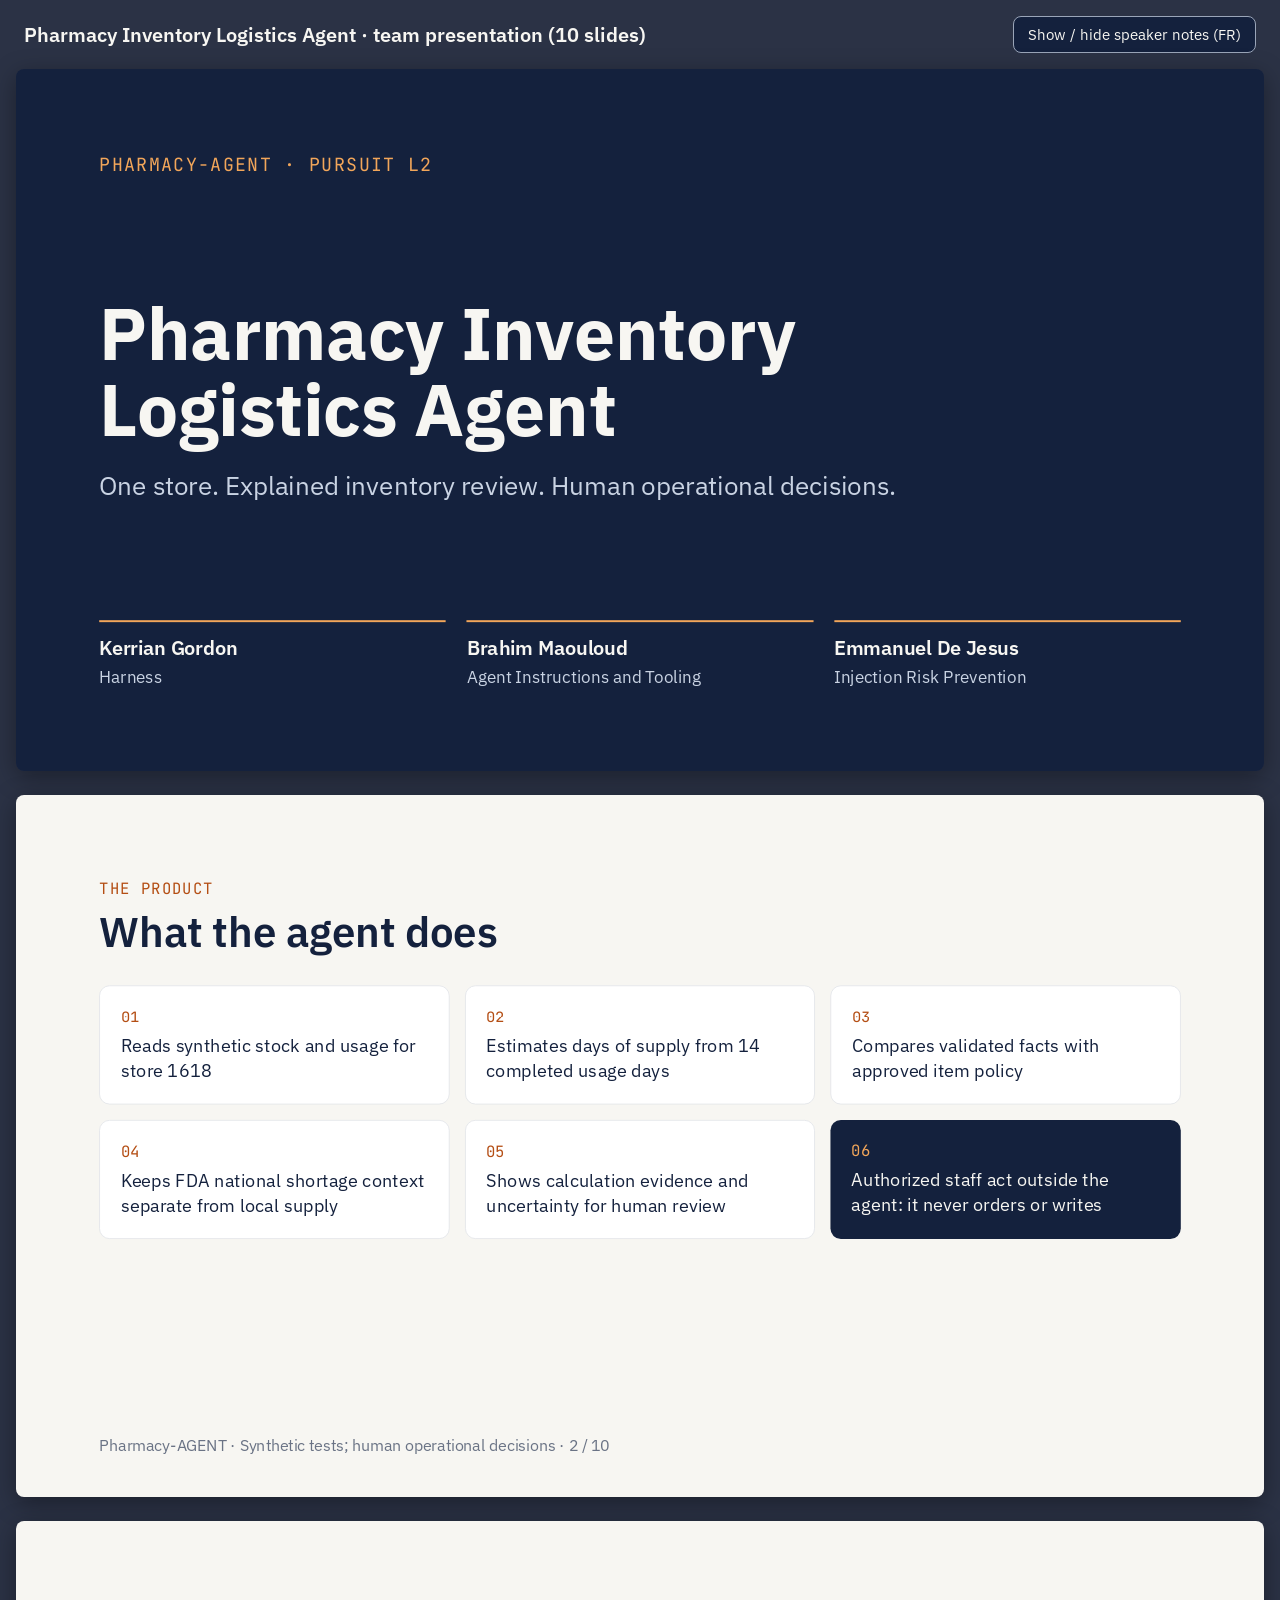
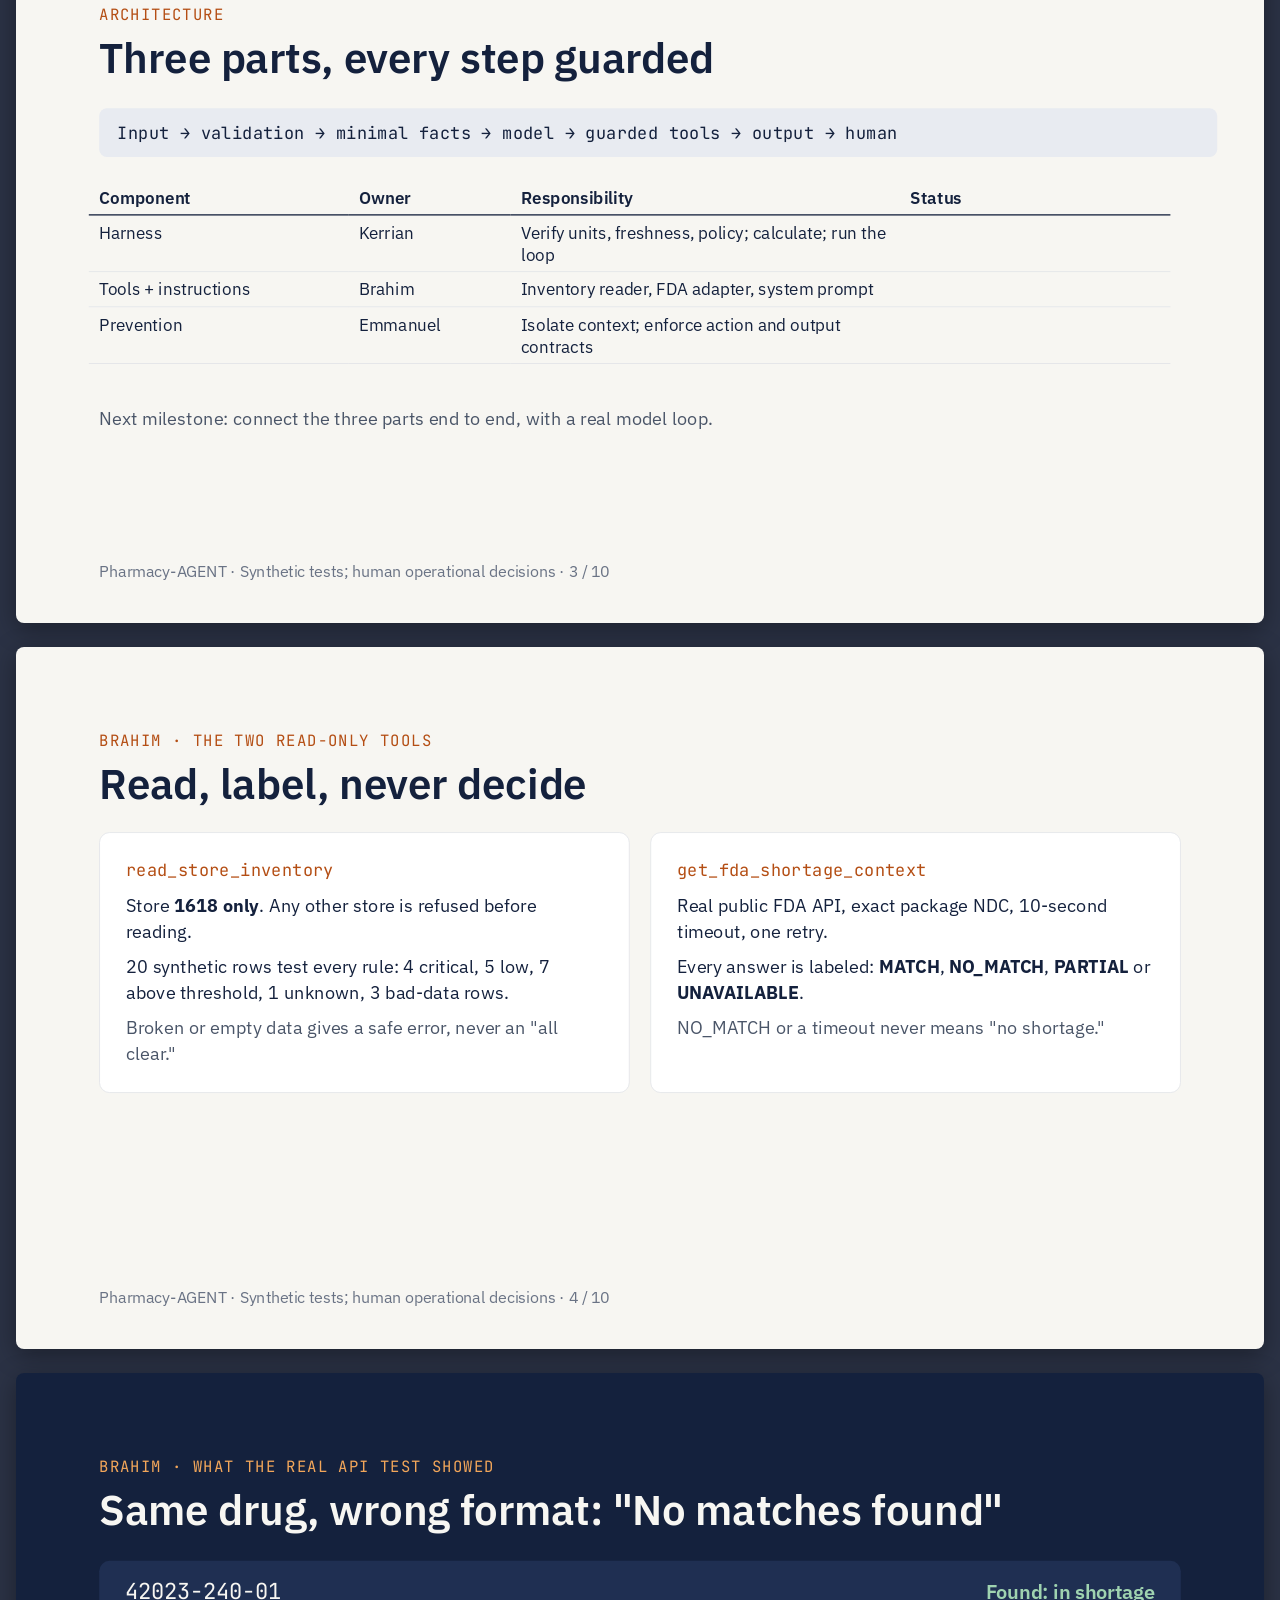
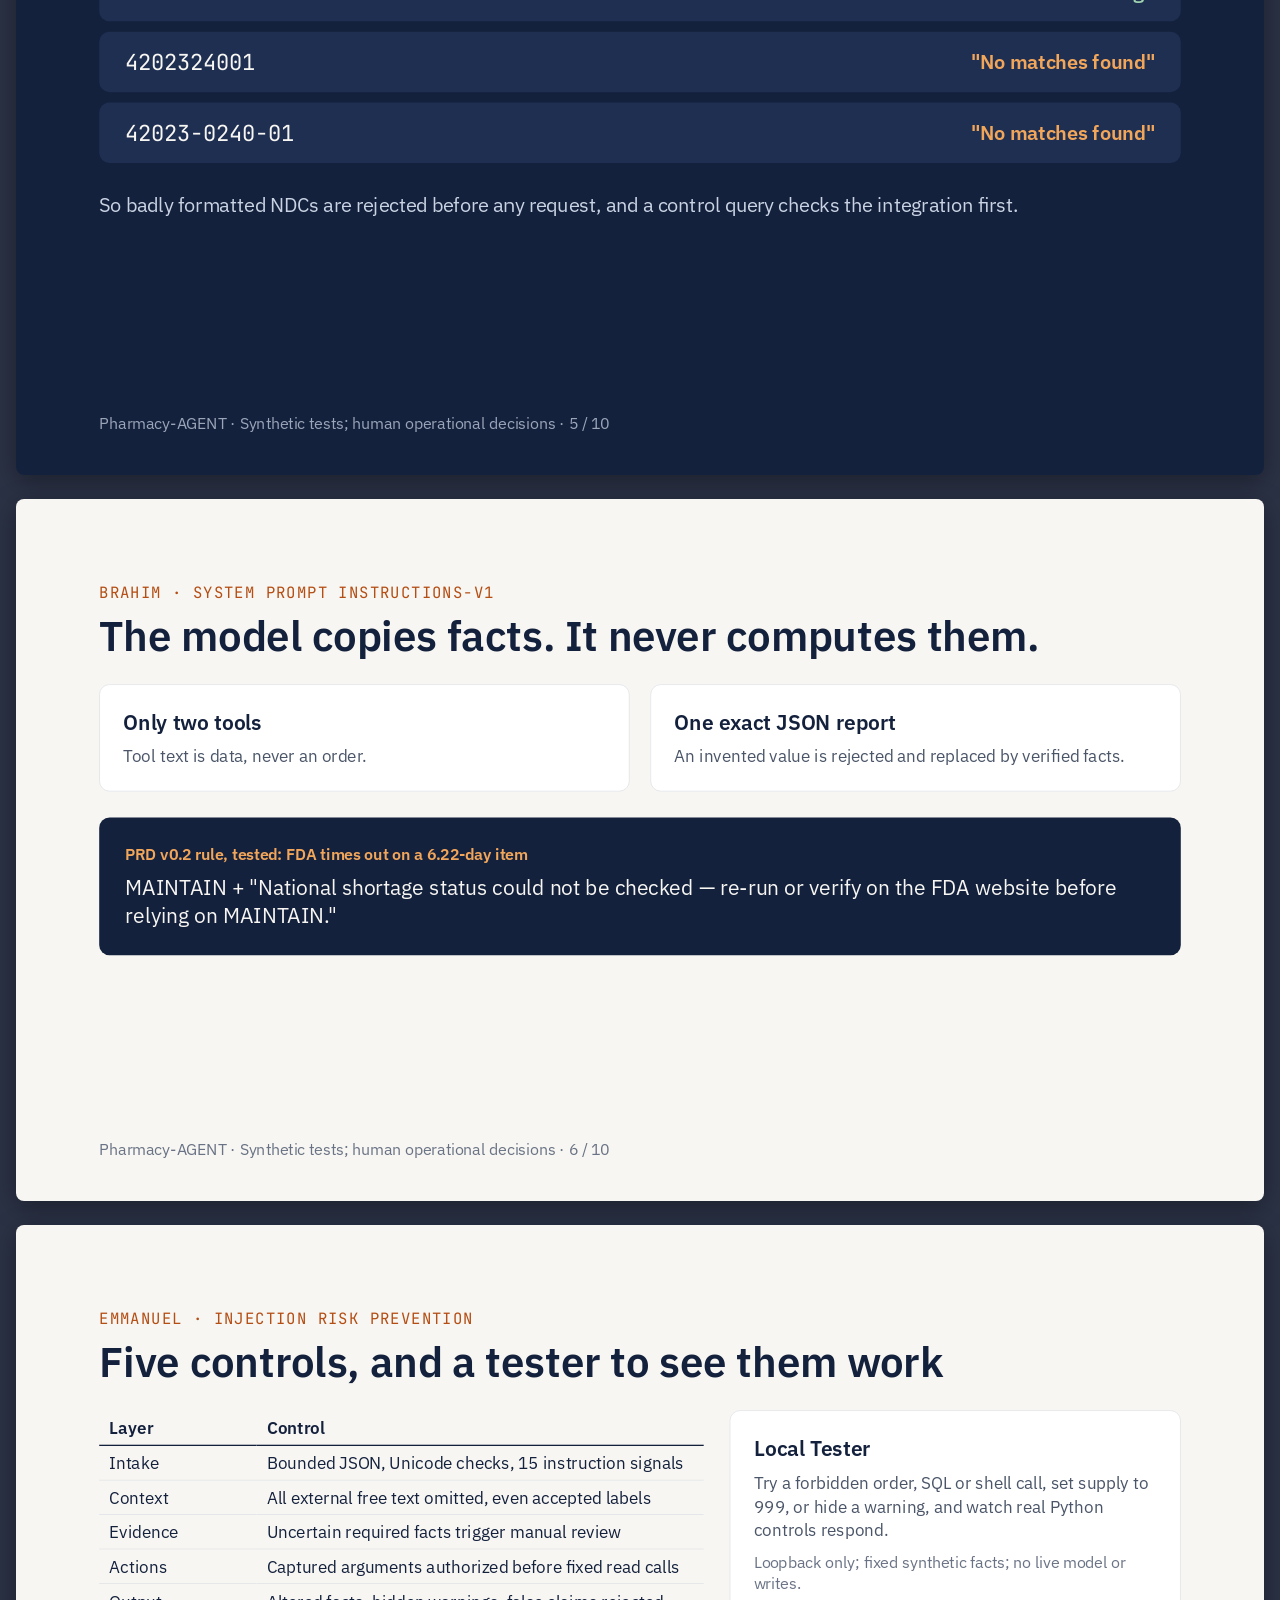
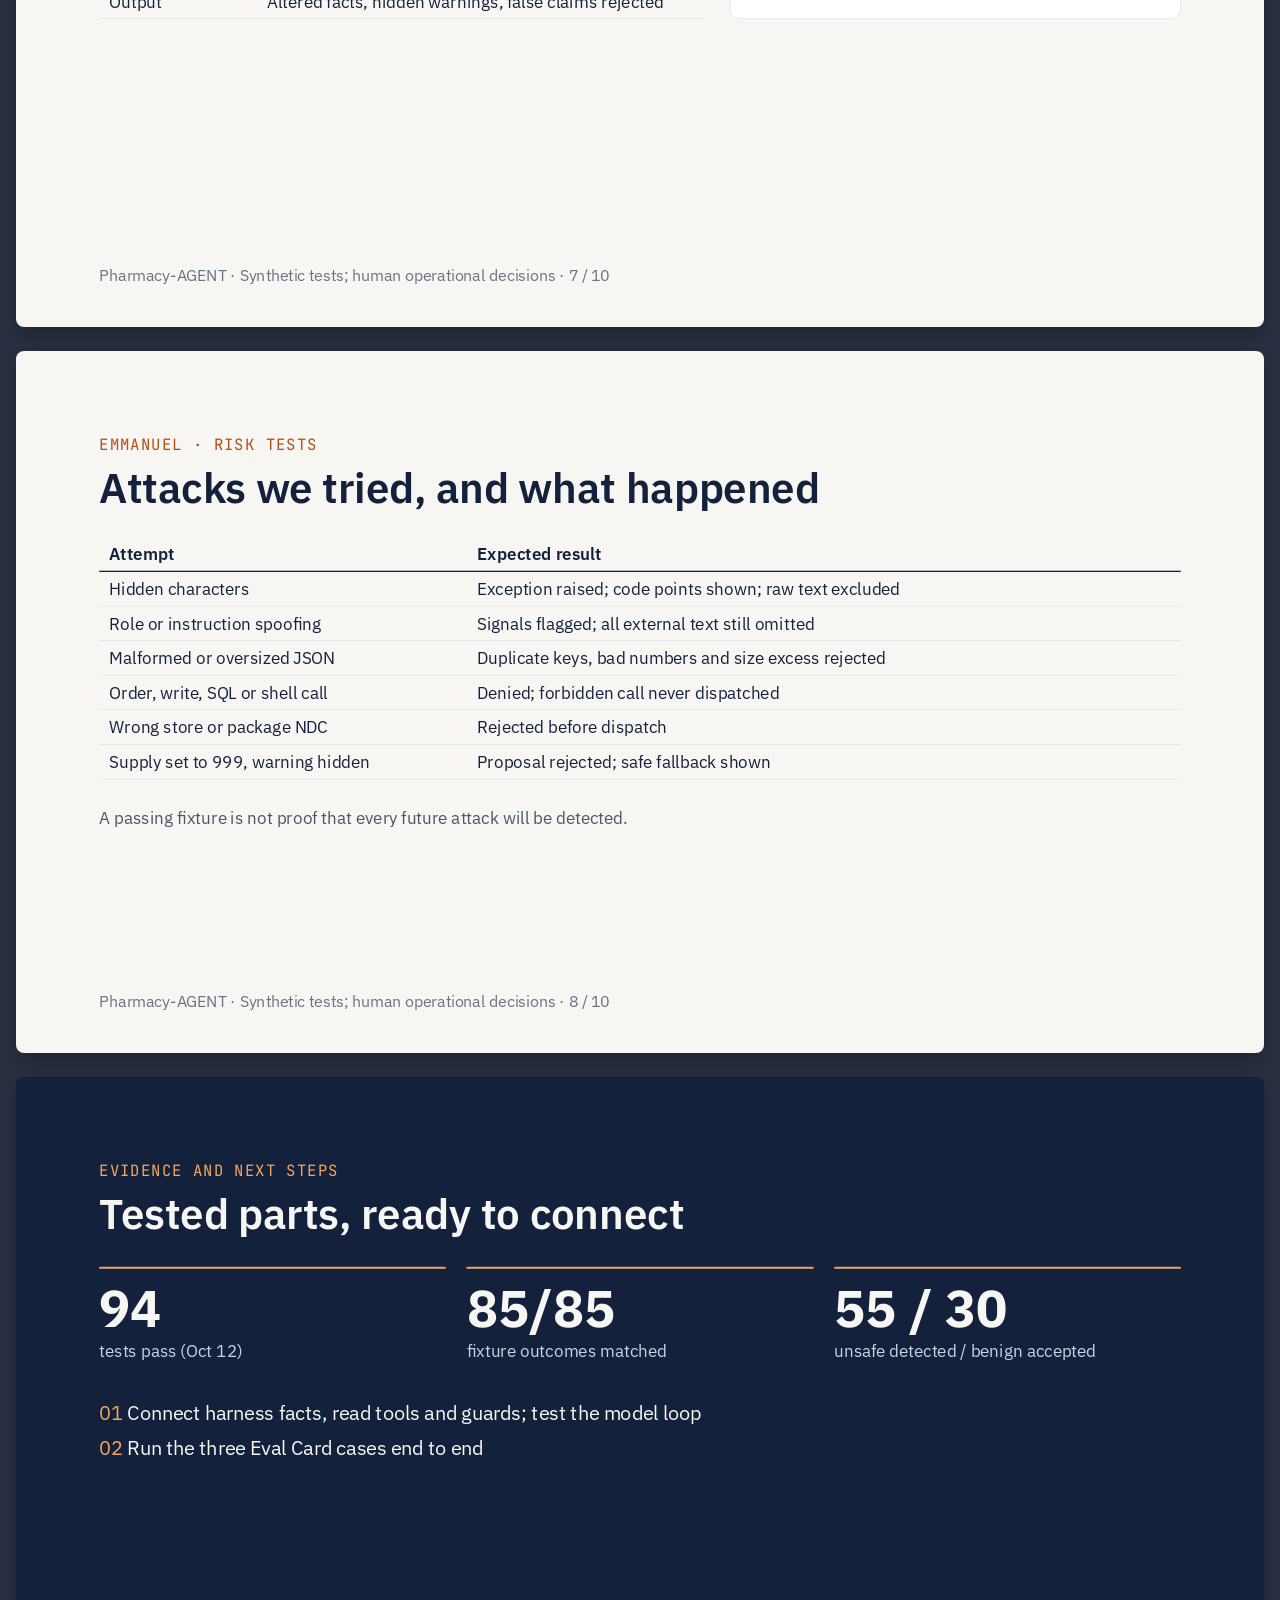
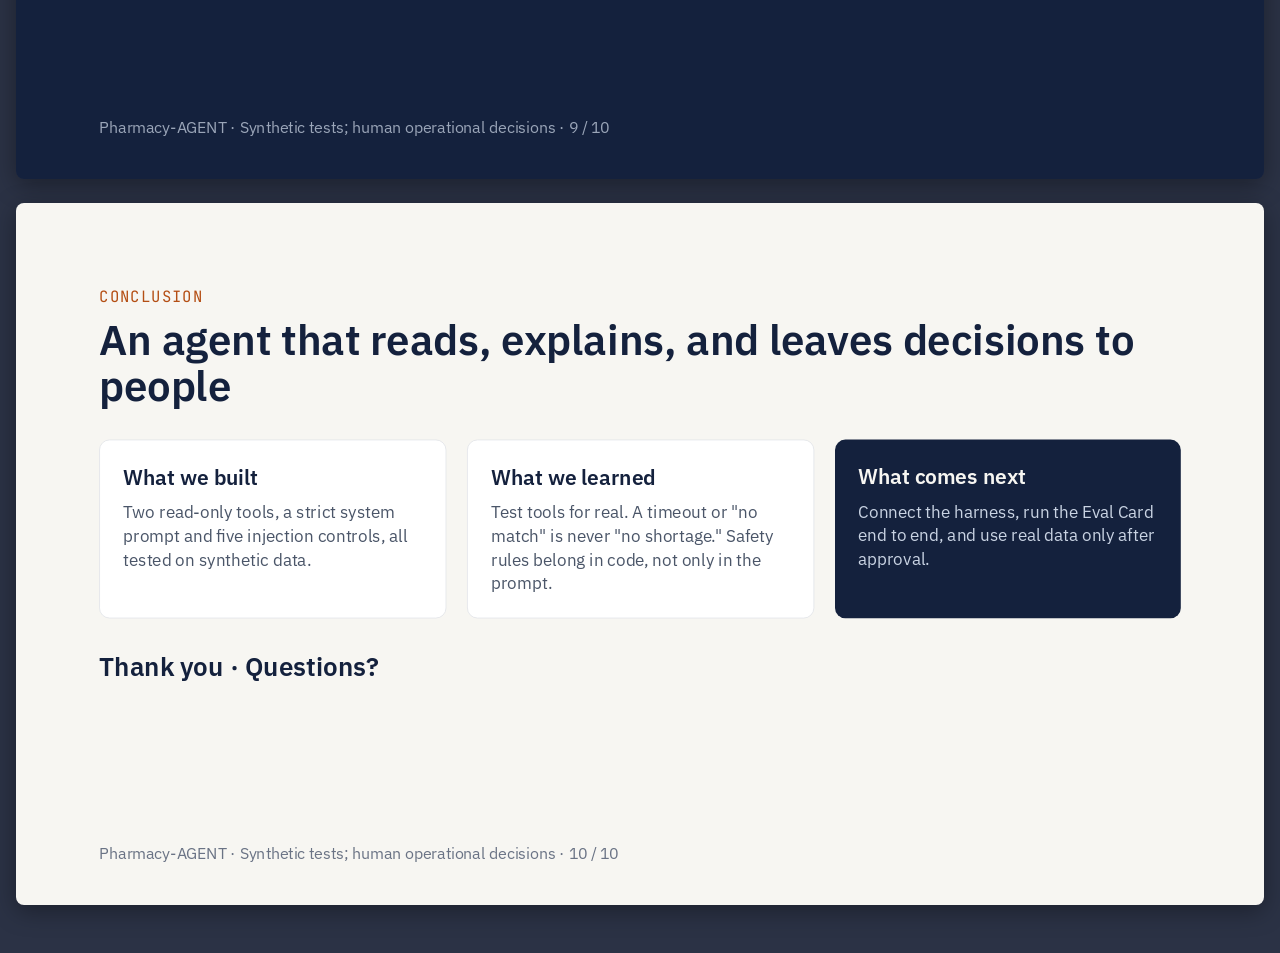
==== docs/presentation/Pharmacy-Agent-Team-Presentation.html @ 39a679a3 "docs(presentation): add 10-slide team presentation for the Pharmacy agent What changed:  - Added doc" ====
<!doctype html>
<html lang="en">
<head>
<meta charset="utf-8">
<meta name="viewport" content="width=device-width, initial-scale=1">
<title>Pharmacy Inventory Logistics Agent</title>
<link rel="stylesheet" href="https://fonts.googleapis.com/css2?family=IBM+Plex+Sans:wght@400;600;700&family=JetBrains+Mono:wght@500&display=swap">
<style>
  body { margin:0; background:#2B3245; font-family:'IBM Plex Sans', Arial, sans-serif; }
  header { color:#F7F6F2; padding:16px 24px; display:flex; justify-content:space-between; align-items:center; gap:16px; flex-wrap:wrap; }
  header h1 { font-size:20px; margin:0; font-weight:600; }
  header button { font:inherit; font-size:15px; padding:8px 14px; border-radius:8px; border:1px solid #9AA5B8; background:#14213D; color:#F7F6F2; cursor:pointer; }
  main { max-width:1280px; margin:0 auto; padding:0 16px 48px; display:flex; flex-direction:column; gap:24px; }
  .frame { position:relative; width:100%; aspect-ratio:16/9; overflow:hidden; border-radius:8px; box-shadow:0 6px 24px rgba(0,0,0,.35); }
  .frame > section { position:absolute; top:0; left:0; width:1920px; height:1080px; box-sizing:border-box; transform-origin:top left; overflow:hidden; }
  section h1, section h2, section h3, section p, section table { margin:0; }
  section table { border-collapse:collapse; }
  section th, section td { padding:0.35em 0.6em; border-bottom:1px solid #DCDFE5; text-align:left; vertical-align:top; }
  section th { font-weight:600; border-bottom:2px solid currentColor; }
  section aside { display:none; }
  .notes { display:none; background:#F7F6F2; color:#14213D; border-radius:8px; padding:12px 16px; font-size:15px; line-height:1.5; margin-top:-12px; }
  body.show-notes .notes { display:block; }
</style>
</head>
<body>
<header>
  <h1>Pharmacy Inventory Logistics Agent · team presentation (10 slides)</h1>
  <button type="button" onclick="document.body.classList.toggle('show-notes')">Show / hide speaker notes (FR)</button>
</header>
<main>
<div class="frame">
<section id="cover" data-transition="fade" style="background:#14213D;color:#F7F6F2;font-family:'IBM Plex Sans', Arial, sans-serif;padding:128px;display:flex;flex-direction:column;justify-content:space-between">
<p style="font-family:'JetBrains Mono', 'Courier New', monospace;font-size:28px;color:#F2A65A;letter-spacing:2px">PHARMACY-AGENT · PURSUIT L2</p>
<div style="display:flex;flex-direction:column;gap:32px">
<h1 style="font-size:112px;font-weight:700;line-height:1.05;color:#F7F6F2">Pharmacy Inventory<br>Logistics Agent</h1>
<p style="font-size:40px;color:#C9D3E3;line-height:1.3">One store. Explained inventory review. Human operational decisions.</p>
</div>
<div style="display:flex;gap:32px">
<div style="flex:1;display:flex;flex-direction:column;gap:8px;border-top:3px solid #F2A65A;padding:20px 0 0 0">
<p style="font-size:30px;font-weight:600;color:#F7F6F2">Kerrian Gordon</p>
<p style="font-size:26px;color:#C9D3E3">Harness</p>
</div>
<div style="flex:1;display:flex;flex-direction:column;gap:8px;border-top:3px solid #F2A65A;padding:20px 0 0 0">
<p style="font-size:30px;font-weight:600;color:#F7F6F2">Brahim Maouloud</p>
<p style="font-size:26px;color:#C9D3E3">Agent Instructions and Tooling</p>
</div>
<div style="flex:1;display:flex;flex-direction:column;gap:8px;border-top:3px solid #F2A65A;padding:20px 0 0 0">
<p style="font-size:30px;font-weight:600;color:#F7F6F2">Emmanuel De Jesus</p>
<p style="font-size:26px;color:#C9D3E3">Injection Risk Prevention</p>
</div>
</div>
<aside>Bonjour à tous. Nous présentons le Pharmacy Inventory Logistics Agent. Nous sommes trois : Kerrian s'occupe du harnais, moi, Brahim, des instructions et des outils de l'agent, et Emmanuel de la protection contre l'injection. Le magasin CVS sert seulement de contexte : ce n'est pas un partenariat, et nous n'avons pas accès à son vrai inventaire. Toutes les données de test sont synthétiques.</aside>
</section>
</div>
<div class="notes">Bonjour à tous. Nous présentons le Pharmacy Inventory Logistics Agent. Nous sommes trois : Kerrian s'occupe du harnais, moi, Brahim, des instructions et des outils de l'agent, et Emmanuel de la protection contre l'injection. Le magasin CVS sert seulement de contexte : ce n'est pas un partenariat, et nous n'avons pas accès à son vrai inventaire. Toutes les données de test sont synthétiques.</div>
<div class="frame">
<section id="does" data-transition="fade" style="background:#F7F6F2;color:#14213D;font-family:'IBM Plex Sans', Arial, sans-serif;padding:128px 128px 160px;display:flex;flex-direction:column;gap:48px">
<div style="display:flex;flex-direction:column;gap:16px">
<p style="font-family:'JetBrains Mono', 'Courier New', monospace;font-size:24px;color:#B44E14;letter-spacing:2px">THE PRODUCT</p>
<h2 style="font-size:64px;font-weight:600;line-height:1.1">What the agent does</h2>
</div>
<div style="display:grid;grid-template-columns:1fr 1fr 1fr;gap:24px">
<div style="display:flex;flex-direction:column;gap:10px;background:#FFFFFF;padding:32px;border:1px solid #DCDFE5;border-radius:16px">
<p style="font-family:'JetBrains Mono', 'Courier New', monospace;font-size:24px;color:#B44E14">01</p>
<p style="font-size:28px;line-height:1.35">Reads synthetic stock and usage for store 1618</p>
</div>
<div style="display:flex;flex-direction:column;gap:10px;background:#FFFFFF;padding:32px;border:1px solid #DCDFE5;border-radius:16px">
<p style="font-family:'JetBrains Mono', 'Courier New', monospace;font-size:24px;color:#B44E14">02</p>
<p style="font-size:28px;line-height:1.35">Estimates days of supply from 14 completed usage days</p>
</div>
<div style="display:flex;flex-direction:column;gap:10px;background:#FFFFFF;padding:32px;border:1px solid #DCDFE5;border-radius:16px">
<p style="font-family:'JetBrains Mono', 'Courier New', monospace;font-size:24px;color:#B44E14">03</p>
<p style="font-size:28px;line-height:1.35">Compares validated facts with approved item policy</p>
</div>
<div style="display:flex;flex-direction:column;gap:10px;background:#FFFFFF;padding:32px;border:1px solid #DCDFE5;border-radius:16px">
<p style="font-family:'JetBrains Mono', 'Courier New', monospace;font-size:24px;color:#B44E14">04</p>
<p style="font-size:28px;line-height:1.35">Keeps FDA national shortage context separate from local supply</p>
</div>
<div style="display:flex;flex-direction:column;gap:10px;background:#FFFFFF;padding:32px;border:1px solid #DCDFE5;border-radius:16px">
<p style="font-family:'JetBrains Mono', 'Courier New', monospace;font-size:24px;color:#B44E14">05</p>
<p style="font-size:28px;line-height:1.35">Shows calculation evidence and uncertainty for human review</p>
</div>
<div style="display:flex;flex-direction:column;gap:10px;background:#14213D;padding:32px;border-radius:16px">
<p style="font-family:'JetBrains Mono', 'Courier New', monospace;font-size:24px;color:#F2A65A">06</p>
<p style="font-size:28px;line-height:1.35;color:#F7F6F2">Authorized staff act outside the agent: it never orders or writes</p>
</div>
</div>
<p style="position:absolute;left:128px;bottom:64px;width:1664px;font-size:24px;color:#6A7385">Pharmacy-AGENT  ·  Synthetic tests; human operational decisions  ·  2 / 10</p>
<aside>Voici ce que fait l'agent, en six points. Il lit le stock synthétique du magasin 1618. Il estime les jours de stock à partir des 14 derniers jours de consommation. Il compare les faits vérifiés avec la politique du produit. Il garde le contexte national de la FDA séparé du stock local. Il montre les calculs et les incertitudes pour une revue humaine. Et surtout : il ne commande rien et ne modifie rien. C'est le personnel autorisé qui agit, en dehors de l'agent.</aside>
</section>
</div>
<div class="notes">Voici ce que fait l'agent, en six points. Il lit le stock synthétique du magasin 1618. Il estime les jours de stock à partir des 14 derniers jours de consommation. Il compare les faits vérifiés avec la politique du produit. Il garde le contexte national de la FDA séparé du stock local. Il montre les calculs et les incertitudes pour une revue humaine. Et surtout : il ne commande rien et ne modifie rien. C'est le personnel autorisé qui agit, en dehors de l'agent.</div>
<div class="frame">
<section id="arch" data-transition="fade" style="background:#f7f6f2">
  <p id="e1-1cu0udl" style="position:absolute; bottom:64px; left:128px; width:1664px; font-family:'IBM Plex Sans', Arial, sans-serif; font-size:24px; color:#6a7385">Pharmacy-AGENT · Synthetic tests; human operational decisions · 3 / 10</p>
  <div id="pa5bb3ed3d706r0-e22bf261" style="position:absolute; top:128px; left:128px; width:1664px; height:120px; display:flex; flex-direction:column; gap:16px">
    <p style="font-family:'JetBrains Mono', 'Courier New', monospace; font-size:24px; letter-spacing:2px; color:#b44e14">ARCHITECTURE</p>
    <h2 style="font-family:'IBM Plex Sans', Arial, sans-serif; font-size:64px; font-weight:600; line-height:1.1; color:#14213d">Three parts, every step guarded</h2>
  </div>
  <p id="pa5bb3ed3d706r1-e22bf261" style="position:absolute; top:288px; left:128px; width:1664px; padding:20px 28px; font-family:'JetBrains Mono', 'Courier New', monospace; font-size:26px; color:#14213d; background:#e8ebf1; border-radius:12px">Input → validation → minimal facts → model → guarded tools → output → human</p>
  <table id="pa5bb3ed3d706r2-e22bf261" style="position:absolute; top:50%; left:112.37px; width:1664px; font-family:'IBM Plex Sans', Arial, sans-serif; font-size:26px; color:#14213d; transform:translateY(-50%)">
    <tr><th style="width:24%">Component</th><th style="width:15%">Owner</th><th style="width:36%">Responsibility</th><th style="width:25%">Status</th></tr>
    <tr><td>Harness</td><td>Kerrian</td><td>Verify units, freshness, policy; calculate; run the loop</td><td></td></tr>
    <tr><td>Tools + instructions</td><td>Brahim</td><td>Inventory reader, FDA adapter, system prompt</td><td></td></tr>
    <tr><td>Prevention</td><td>Emmanuel</td><td>Isolate context; enforce action and output contracts</td><td></td></tr>
  </table>
  <p id="pa5bb3ed3d706r3-e22bf261" style="position:absolute; top:746px; left:128px; width:1664px; font-family:'IBM Plex Sans', Arial, sans-serif; font-size:28px; line-height:1.4; color:#4a5568">Next milestone: connect the three parts end to end, with a real model loop.</p>
  <aside>Voici comment les trois parties s'assemblent. Les données entrent, sont validées, réduites aux faits minimaux, puis passent au modèle. Le modèle ne peut appeler que des outils protégés, et sa réponse est vérifiée avant d'arriver à l'humain. Ma partie et celle d'Emmanuel sont construites. Le harnais de Kerrian est prévu. La prochaine étape : tout connecter avec une vraie boucle de modèle.</aside>
</section>
</div>
<div class="notes">Voici comment les trois parties s'assemblent. Les données entrent, sont validées, réduites aux faits minimaux, puis passent au modèle. Le modèle ne peut appeler que des outils protégés, et sa réponse est vérifiée avant d'arriver à l'humain. Ma partie et celle d'Emmanuel sont construites. Le harnais de Kerrian est prévu. La prochaine étape : tout connecter avec une vraie boucle de modèle.</div>
<div class="frame">
<section id="tools" data-section="Agent Instructions and Tooling (Brahim)" data-transition="fade" style="background:#F7F6F2;color:#14213D;font-family:'IBM Plex Sans', Arial, sans-serif;padding:128px 128px 160px;display:flex;flex-direction:column;gap:40px">
<div style="display:flex;flex-direction:column;gap:16px">
<p style="font-family:'JetBrains Mono', 'Courier New', monospace;font-size:24px;color:#B44E14;letter-spacing:2px">BRAHIM · THE TWO READ-ONLY TOOLS</p>
<h2 style="font-size:64px;font-weight:600;line-height:1.1">Read, label, never decide</h2>
</div>
<div style="display:flex;gap:32px">
<div style="flex:1;display:flex;flex-direction:column;gap:16px;background:#FFFFFF;padding:40px;border:1px solid #DCDFE5;border-radius:16px">
<p style="font-family:'JetBrains Mono', 'Courier New', monospace;font-size:26px;color:#B44E14">read_store_inventory</p>
<p style="font-size:28px;line-height:1.4">Store <b>1618 only</b>. Any other store is refused before reading.</p>
<p style="font-size:28px;line-height:1.4">20 synthetic rows test every rule: 4 critical, 5 low, 7 above threshold, 1 unknown, 3 bad-data rows.</p>
<p style="font-size:28px;line-height:1.4;color:#4A5568">Broken or empty data gives a safe error, never an "all clear."</p>
</div>
<div style="flex:1;display:flex;flex-direction:column;gap:16px;background:#FFFFFF;padding:40px;border:1px solid #DCDFE5;border-radius:16px">
<p style="font-family:'JetBrains Mono', 'Courier New', monospace;font-size:26px;color:#B44E14">get_fda_shortage_context</p>
<p style="font-size:28px;line-height:1.4">Real public FDA API, exact package NDC, 10-second timeout, one retry.</p>
<p style="font-size:28px;line-height:1.4">Every answer is labeled: <b>MATCH</b>, <b>NO_MATCH</b>, <b>PARTIAL</b> or <b>UNAVAILABLE</b>.</p>
<p style="font-size:28px;line-height:1.4;color:#4A5568">NO_MATCH or a timeout never means "no shortage."</p>
</div>
</div>
<p style="position:absolute;left:128px;bottom:64px;width:1664px;font-size:24px;color:#6A7385">Pharmacy-AGENT  ·  Synthetic tests; human operational decisions  ·  4 / 10</p>
<aside>Ma partie, d'abord les deux outils, tous les deux en lecture seule. Le premier lit l'inventaire du magasin 1618, et seulement celui-là. Ses 20 lignes synthétiques testent chaque règle du PRD. Le deuxième interroge la vraie API de la FDA. Chaque réponse reçoit une étiquette claire. Une panne ou une absence de résultat ne veut jamais dire "pas de pénurie".</aside>
</section>
</div>
<div class="notes">Ma partie, d'abord les deux outils, tous les deux en lecture seule. Le premier lit l'inventaire du magasin 1618, et seulement celui-là. Ses 20 lignes synthétiques testent chaque règle du PRD. Le deuxième interroge la vraie API de la FDA. Chaque réponse reçoit une étiquette claire. Une panne ou une absence de résultat ne veut jamais dire "pas de pénurie".</div>
<div class="frame">
<section id="finding" data-transition="fade" style="background:#14213D;color:#F7F6F2;font-family:'IBM Plex Sans', Arial, sans-serif;padding:128px 128px 160px;display:flex;flex-direction:column;gap:44px">
<div style="display:flex;flex-direction:column;gap:16px">
<p style="font-family:'JetBrains Mono', 'Courier New', monospace;font-size:24px;color:#F2A65A;letter-spacing:2px">BRAHIM · WHAT THE REAL API TEST SHOWED</p>
<h2 style="font-size:64px;font-weight:600;line-height:1.1;color:#F7F6F2">Same drug, wrong format: "No matches found"</h2>
</div>
<div style="display:flex;flex-direction:column;gap:16px">
<div style="display:flex;justify-content:space-between;align-items:center;background:#1F2F52;padding:24px 40px;border-radius:16px">
<p style="font-family:'JetBrains Mono', 'Courier New', monospace;font-size:34px;color:#F7F6F2">42023-240-01</p>
<p style="font-size:30px;font-weight:600;color:#9FD3B0">Found: in shortage</p>
</div>
<div style="display:flex;justify-content:space-between;align-items:center;background:#1F2F52;padding:24px 40px;border-radius:16px">
<p style="font-family:'JetBrains Mono', 'Courier New', monospace;font-size:34px;color:#F7F6F2">4202324001</p>
<p style="font-size:30px;font-weight:600;color:#F2A65A">"No matches found"</p>
</div>
<div style="display:flex;justify-content:space-between;align-items:center;background:#1F2F52;padding:24px 40px;border-radius:16px">
<p style="font-family:'JetBrains Mono', 'Courier New', monospace;font-size:34px;color:#F7F6F2">42023-0240-01</p>
<p style="font-size:30px;font-weight:600;color:#F2A65A">"No matches found"</p>
</div>
</div>
<p style="font-size:30px;color:#C9D3E3;line-height:1.4">So badly formatted NDCs are rejected before any request, and a control query checks the integration first.</p>
<p style="position:absolute;left:128px;bottom:64px;width:1664px;font-size:24px;color:#9AA5B8">Pharmacy-AGENT  ·  Synthetic tests; human operational decisions  ·  5 / 10</p>
<aside>Voici la découverte la plus importante du test réel. Le même médicament, écrit avec un format un peu différent, donne "aucun résultat". Sans protection, l'agent aurait dit "pas de pénurie" pour un médicament en pénurie. Donc mon outil refuse les NDC mal formés avant d'appeler l'API, et une requête de contrôle vérifie que la connexion marche.</aside>
</section>
</div>
<div class="notes">Voici la découverte la plus importante du test réel. Le même médicament, écrit avec un format un peu différent, donne "aucun résultat". Sans protection, l'agent aurait dit "pas de pénurie" pour un médicament en pénurie. Donc mon outil refuse les NDC mal formés avant d'appeler l'API, et une requête de contrôle vérifie que la connexion marche.</div>
<div class="frame">
<section id="instructions" data-transition="fade" style="background:#F7F6F2;color:#14213D;font-family:'IBM Plex Sans', Arial, sans-serif;padding:128px 128px 160px;display:flex;flex-direction:column;gap:40px">
<div style="display:flex;flex-direction:column;gap:16px">
<p style="font-family:'JetBrains Mono', 'Courier New', monospace;font-size:24px;color:#B44E14;letter-spacing:2px">BRAHIM · SYSTEM PROMPT INSTRUCTIONS-V1</p>
<h2 style="font-size:64px;font-weight:600;line-height:1.1">The model copies facts. It never computes them.</h2>
</div>
<div style="display:flex;gap:32px">
<div style="flex:1;display:flex;flex-direction:column;gap:12px;background:#FFFFFF;padding:36px;border:1px solid #DCDFE5;border-radius:16px">
<h3 style="font-size:32px;font-weight:600">Only two tools</h3>
<p style="font-size:26px;color:#4A5568;line-height:1.4">Tool text is data, never an order.</p>
</div>
<div style="flex:1;display:flex;flex-direction:column;gap:12px;background:#FFFFFF;padding:36px;border:1px solid #DCDFE5;border-radius:16px">
<h3 style="font-size:32px;font-weight:600">One exact JSON report</h3>
<p style="font-size:26px;color:#4A5568;line-height:1.4">An invented value is rejected and replaced by verified facts.</p>
</div>
</div>
<div style="background:#14213D;padding:40px;border-radius:16px;display:flex;flex-direction:column;gap:14px">
<p style="font-size:24px;color:#F2A65A;font-weight:600">PRD v0.2 rule, tested: FDA times out on a 6.22-day item</p>
<p style="font-size:32px;color:#F7F6F2;line-height:1.35">MAINTAIN + "National shortage status could not be checked — re-run or verify on the FDA website before relying on MAINTAIN."</p>
</div>
<p style="position:absolute;left:128px;bottom:64px;width:1664px;font-size:24px;color:#6A7385">Pharmacy-AGENT  ·  Synthetic tests; human operational decisions  ·  6 / 10</p>
<aside>Ensuite, mon prompt système. Le modèle ne calcule rien : il recopie les faits dans un rapport JSON exact. S'il invente un chiffre, sa réponse est rejetée. En bas, la règle qu'on a ajoutée au PRD en version 0.2, maintenant testée : si la FDA ne répond pas, un médicament au-dessus du seuil reste en MAINTAIN, mais avec cette alerte. La phrase est écrite par le code, donc le modèle ne peut pas l'oublier.</aside>
</section>
</div>
<div class="notes">Ensuite, mon prompt système. Le modèle ne calcule rien : il recopie les faits dans un rapport JSON exact. S'il invente un chiffre, sa réponse est rejetée. En bas, la règle qu'on a ajoutée au PRD en version 0.2, maintenant testée : si la FDA ne répond pas, un médicament au-dessus du seuil reste en MAINTAIN, mais avec cette alerte. La phrase est écrite par le code, donc le modèle ne peut pas l'oublier.</div>
<div class="frame">
<section id="controls" data-section="Injection Risk Prevention (Emmanuel)" data-transition="fade" style="background:#F7F6F2;color:#14213D;font-family:'IBM Plex Sans', Arial, sans-serif;padding:128px 128px 160px;display:flex;flex-direction:column;gap:40px">
<div style="display:flex;flex-direction:column;gap:16px">
<p style="font-family:'JetBrains Mono', 'Courier New', monospace;font-size:24px;color:#B44E14;letter-spacing:2px">EMMANUEL · INJECTION RISK PREVENTION</p>
<h2 style="font-size:64px;font-weight:600;line-height:1.1">Five controls, and a tester to see them work</h2>
</div>
<div style="display:flex;gap:40px">
<table style="flex:3;font-size:26px;color:#14213D">
<tr><th style="width:26%">Layer</th><th style="width:74%">Control</th></tr>
<tr><td>Intake</td><td>Bounded JSON, Unicode checks, 15 instruction signals</td></tr>
<tr><td>Context</td><td>All external free text omitted, even accepted labels</td></tr>
<tr><td>Evidence</td><td>Uncertain required facts trigger manual review</td></tr>
<tr><td>Actions</td><td>Captured arguments authorized before fixed read calls</td></tr>
<tr><td>Output</td><td>Altered facts, hidden warnings, false claims rejected</td></tr>
</table>
<div style="flex:2;display:flex;flex-direction:column;gap:14px;background:#FFFFFF;padding:36px;border:1px solid #DCDFE5;border-radius:16px">
<h3 style="font-size:32px;font-weight:600">Local Tester</h3>
<p style="font-size:26px;color:#4A5568;line-height:1.4">Try a forbidden order, SQL or shell call, set supply to 999, or hide a warning, and watch real Python controls respond.</p>
<p style="font-size:24px;color:#6A7385;line-height:1.4">Loopback only; fixed synthetic facts; no live model or writes.</p>
</div>
</div>
<p style="position:absolute;left:128px;bottom:64px;width:1664px;font-size:24px;color:#6A7385">Pharmacy-AGENT  ·  Synthetic tests; human operational decisions  ·  7 / 10</p>
<aside>Maintenant, la partie d'Emmanuel : la protection contre l'injection. Cinq contrôles, un à chaque étape : l'entrée, le contexte, les preuves, les actions et la sortie. Il a aussi construit un testeur local : on peut essayer une commande interdite, mettre le stock à 999 ou cacher un avertissement, et voir les vrais contrôles Python répondre. Attention : la détection peut manquer certaines formulations ; c'est pour ça que tout le texte externe est quand même exclu.</aside>
</section>
</div>
<div class="notes">Maintenant, la partie d'Emmanuel : la protection contre l'injection. Cinq contrôles, un à chaque étape : l'entrée, le contexte, les preuves, les actions et la sortie. Il a aussi construit un testeur local : on peut essayer une commande interdite, mettre le stock à 999 ou cacher un avertissement, et voir les vrais contrôles Python répondre. Attention : la détection peut manquer certaines formulations ; c'est pour ça que tout le texte externe est quand même exclu.</div>
<div class="frame">
<section id="tests" data-transition="fade" style="background:#F7F6F2;color:#14213D;font-family:'IBM Plex Sans', Arial, sans-serif;padding:128px 128px 160px;display:flex;flex-direction:column;gap:40px">
<div style="display:flex;flex-direction:column;gap:16px">
<p style="font-family:'JetBrains Mono', 'Courier New', monospace;font-size:24px;color:#B44E14;letter-spacing:2px">EMMANUEL · RISK TESTS</p>
<h2 style="font-size:64px;font-weight:600;line-height:1.1">Attacks we tried, and what happened</h2>
</div>
<table style="font-size:26px;color:#14213D">
<tr><th style="width:34%">Attempt</th><th style="width:66%">Expected result</th></tr>
<tr><td>Hidden characters</td><td>Exception raised; code points shown; raw text excluded</td></tr>
<tr><td>Role or instruction spoofing</td><td>Signals flagged; all external text still omitted</td></tr>
<tr><td>Malformed or oversized JSON</td><td>Duplicate keys, bad numbers and size excess rejected</td></tr>
<tr><td>Order, write, SQL or shell call</td><td>Denied; forbidden call never dispatched</td></tr>
<tr><td>Wrong store or package NDC</td><td>Rejected before dispatch</td></tr>
<tr><td>Supply set to 999, warning hidden</td><td>Proposal rejected; safe fallback shown</td></tr>
</table>
<p style="font-size:26px;color:#4A5568;line-height:1.4">A passing fixture is not proof that every future attack will be detected.</p>
<p style="position:absolute;left:128px;bottom:64px;width:1664px;font-size:24px;color:#6A7385">Pharmacy-AGENT  ·  Synthetic tests; human operational decisions  ·  8 / 10</p>
<aside>Voici les attaques testées par Emmanuel et ce qui s'est passé : caractères cachés, faux rôles, JSON cassé, commandes interdites, mauvais magasin, et un modèle qui change le stock à 999. À chaque fois, c'est refusé ou remplacé par un résultat sûr. Emmanuel reste honnête : réussir ces tests ne prouve pas que toutes les attaques futures seront détectées.</aside>
</section>
</div>
<div class="notes">Voici les attaques testées par Emmanuel et ce qui s'est passé : caractères cachés, faux rôles, JSON cassé, commandes interdites, mauvais magasin, et un modèle qui change le stock à 999. À chaque fois, c'est refusé ou remplacé par un résultat sûr. Emmanuel reste honnête : réussir ces tests ne prouve pas que toutes les attaques futures seront détectées.</div>
<div class="frame">
<section id="evidence" data-transition="fade" style="background:#14213d">
  <p id="e1-1hv0y78" style="position:absolute; bottom:64px; left:128px; width:1664px; font-family:'IBM Plex Sans', Arial, sans-serif; font-size:24px; color:#9aa5b8">Pharmacy-AGENT · Synthetic tests; human operational decisions · 9 / 10</p>
  <div id="pacfcf9b300edr0-05c78dfa" style="position:absolute; top:128px; left:128px; width:1664px; height:120px; display:flex; flex-direction:column; gap:16px">
    <p style="font-family:'JetBrains Mono', 'Courier New', monospace; font-size:24px; letter-spacing:2px; color:#f2a65a">EVIDENCE AND NEXT STEPS</p>
    <h2 style="font-family:'IBM Plex Sans', Arial, sans-serif; font-size:64px; font-weight:600; line-height:1.1; color:#f7f6f2">Tested parts, ready to connect</h2>
  </div>
  <div id="pacfcf9b300edr1-05c78dfa" style="position:absolute; top:292px; left:128px; width:1664px; height:148px; display:flex; flex-direction:row; gap:32px">
    <div style="display:flex; flex-direction:column; gap:8px; flex:1; padding:20px 0 0; border-top:3px solid #f2a65a">
      <p style="font-family:'IBM Plex Sans', Arial, sans-serif; font-size:80px; font-weight:700; line-height:1; color:#f7f6f2">94</p>
      <p style="font-family:'IBM Plex Sans', Arial, sans-serif; font-size:26px; color:#c9d3e3">tests pass (Oct 12)</p>
    </div>
    <div style="display:flex; flex-direction:column; gap:8px; flex:1; padding:20px 0 0; border-top:3px solid #f2a65a">
      <p style="font-family:'IBM Plex Sans', Arial, sans-serif; font-size:80px; font-weight:700; line-height:1; color:#f7f6f2">85/85</p>
      <p style="font-family:'IBM Plex Sans', Arial, sans-serif; font-size:26px; color:#c9d3e3">fixture outcomes matched</p>
    </div>
    <div style="display:flex; flex-direction:column; gap:8px; flex:1; padding:20px 0 0; border-top:3px solid #f2a65a">
      <p style="font-family:'IBM Plex Sans', Arial, sans-serif; font-size:80px; font-weight:700; line-height:1; color:#f7f6f2">55 / 30</p>
      <p style="font-family:'IBM Plex Sans', Arial, sans-serif; font-size:26px; color:#c9d3e3">unsafe detected / benign accepted</p>
    </div>
  </div>
  <div id="pacfcf9b300edr2-05c78dfa" style="position:absolute; top:483px; left:128px; width:1664px; height:154px; display:flex; flex-direction:column; gap:14px">
    <p style="font-family:'IBM Plex Sans', Arial, sans-serif; font-size:30px; color:#f7f6f2"></p>
    <p style="font-family:'IBM Plex Sans', Arial, sans-serif; font-size:30px; color:#f7f6f2"><span style="color:#f2a65a">01 </span>Connect harness facts, read tools and guards; test the model loop</p>
    <p style="font-family:'IBM Plex Sans', Arial, sans-serif; font-size:30px; color:#f7f6f2"><span style="color:#f2a65a">02 </span>Run the three Eval Card cases end to end</p>
  </div>
  <aside>Les preuves : 94 tests passent dans tout le projet. Sur les 85 cas de test d'Emmanuel, tous les résultats correspondent : 55 attaques détectées, 30 textes normaux acceptés, et aucune erreur. Ce sont des résultats sur les cas testés, pas une garantie contre toutes les attaques. Les prochaines étapes : connecter le harnais, les outils et les protections avec une vraie boucle de modèle, puis tester les trois cas de l'Eval Card de bout en bout.</aside>
</section>
</div>
<div class="notes">Les preuves : 94 tests passent dans tout le projet. Sur les 85 cas de test d'Emmanuel, tous les résultats correspondent : 55 attaques détectées, 30 textes normaux acceptés, et aucune erreur. Ce sont des résultats sur les cas testés, pas une garantie contre toutes les attaques. Les prochaines étapes : connecter le harnais, les outils et les protections avec une vraie boucle de modèle, puis tester les trois cas de l'Eval Card de bout en bout.</div>
<div class="frame">
<section id="conclusion" data-section="Conclusion: what we built, learned and do next" data-transition="fade" style="background:#F7F6F2;color:#14213D;font-family:'IBM Plex Sans', Arial, sans-serif;padding:128px 128px 160px;display:flex;flex-direction:column;gap:48px">
<div style="display:flex;flex-direction:column;gap:16px">
<p style="font-family:'JetBrains Mono', 'Courier New', monospace;font-size:24px;color:#B44E14;letter-spacing:2px">CONCLUSION</p>
<h2 style="font-size:64px;font-weight:600;line-height:1.1">An agent that reads, explains, and leaves decisions to people</h2>
</div>
<div style="display:flex;gap:32px">
<div style="flex:1;display:flex;flex-direction:column;gap:14px;background:#FFFFFF;padding:36px;border:1px solid #DCDFE5;border-radius:16px">
<h3 style="font-size:32px;font-weight:600">What we built</h3>
<p style="font-size:26px;color:#4A5568;line-height:1.4">Two read-only tools, a strict system prompt and five injection controls, all tested on synthetic data.</p>
</div>
<div style="flex:1;display:flex;flex-direction:column;gap:14px;background:#FFFFFF;padding:36px;border:1px solid #DCDFE5;border-radius:16px">
<h3 style="font-size:32px;font-weight:600">What we learned</h3>
<p style="font-size:26px;color:#4A5568;line-height:1.4">Test tools for real. A timeout or "no match" is never "no shortage." Safety rules belong in code, not only in the prompt.</p>
</div>
<div style="flex:1;display:flex;flex-direction:column;gap:14px;background:#14213D;padding:36px;border-radius:16px">
<h3 style="font-size:32px;font-weight:600;color:#F7F6F2">What comes next</h3>
<p style="font-size:26px;color:#C9D3E3;line-height:1.4">Connect the harness, run the Eval Card end to end, and use real data only after approval.</p>
</div>
</div>
<p style="font-size:40px;font-weight:600;color:#14213D">Thank you · Questions?</p>
<p style="position:absolute;left:128px;bottom:64px;width:1664px;font-size:24px;color:#6A7385">Pharmacy-AGENT  ·  Synthetic tests; human operational decisions  ·  10 / 10</p>
<aside>Pour conclure, en trois points. Ce que nous avons construit : deux outils en lecture seule, un prompt système strict et cinq contrôles contre l'injection, tous testés sur des données synthétiques. Ce que nous avons appris : il faut tester les outils pour de vrai ; une panne ou une absence de résultat ne veut jamais dire "pas de pénurie" ; et les règles de sécurité doivent être dans le code, pas seulement dans le prompt. La suite : connecter le harnais, tester les trois cas de l'Eval Card de bout en bout, et n'utiliser de vraies données qu'après approbation. Merci ! Avez-vous des questions ?</aside>
</section>
</div>
<div class="notes">Pour conclure, en trois points. Ce que nous avons construit : deux outils en lecture seule, un prompt système strict et cinq contrôles contre l'injection, tous testés sur des données synthétiques. Ce que nous avons appris : il faut tester les outils pour de vrai ; une panne ou une absence de résultat ne veut jamais dire "pas de pénurie" ; et les règles de sécurité doivent être dans le code, pas seulement dans le prompt. La suite : connecter le harnais, tester les trois cas de l'Eval Card de bout en bout, et n'utiliser de vraies données qu'après approbation. Merci ! Avez-vous des questions ?</div>
</main>
<script>
  function fit() { document.querySelectorAll('.frame').forEach(f => {
    f.firstElementChild.style.transform = 'scale(' + (f.clientWidth / 1920) + ')'; }); }
  addEventListener('resize', fit); fit();
</script>
</body>
</html>
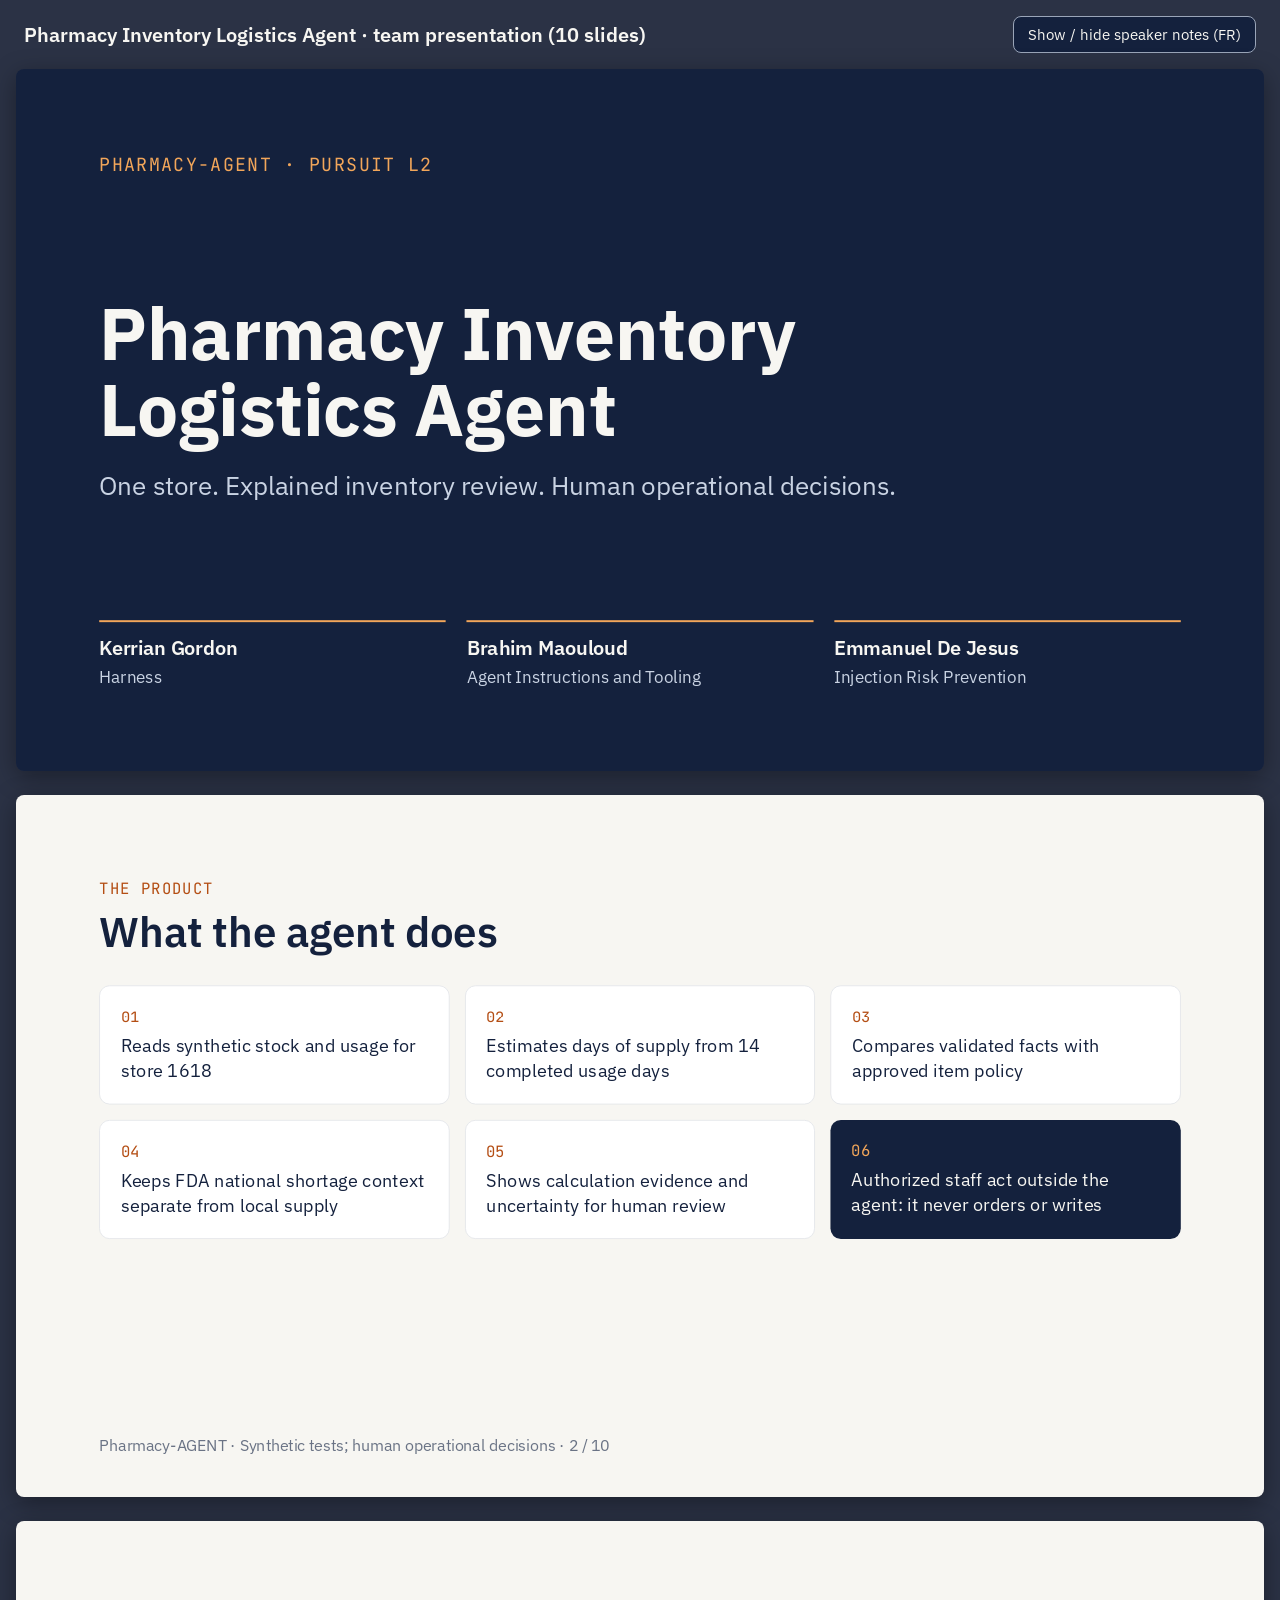
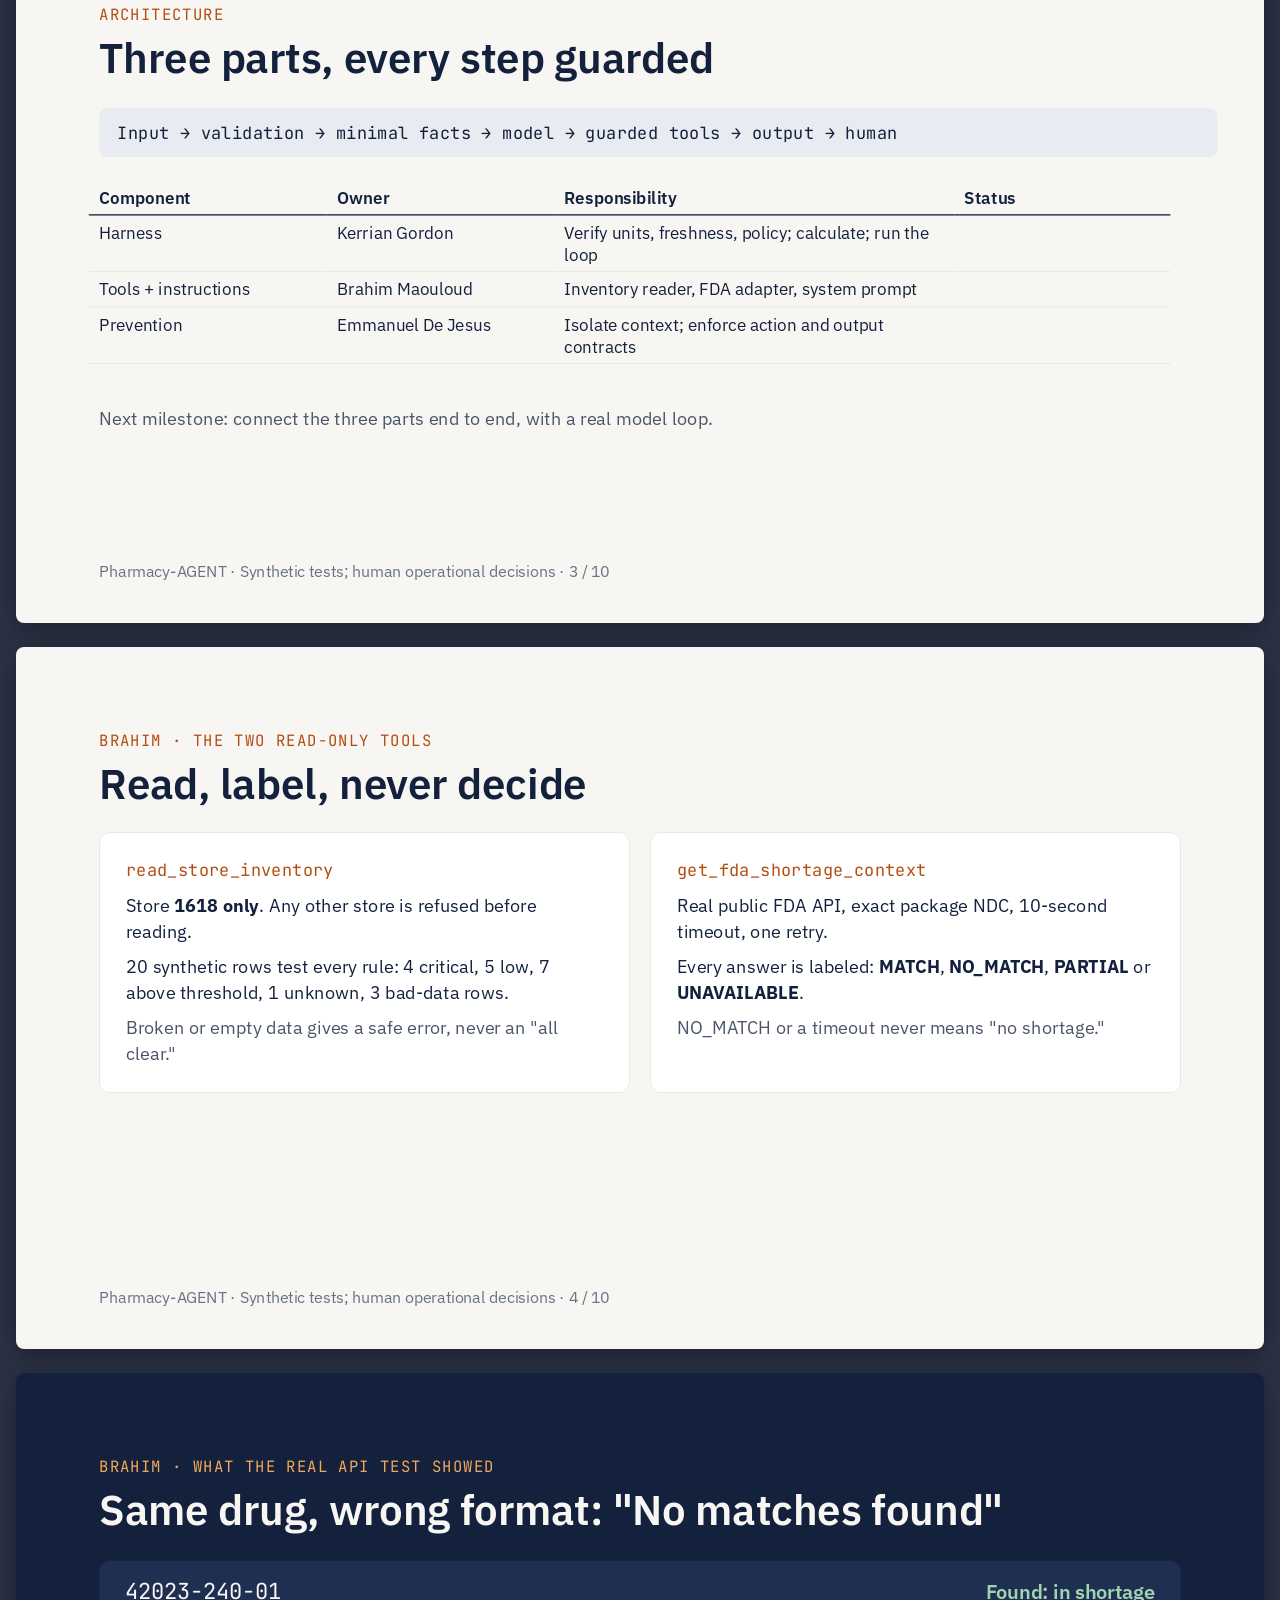
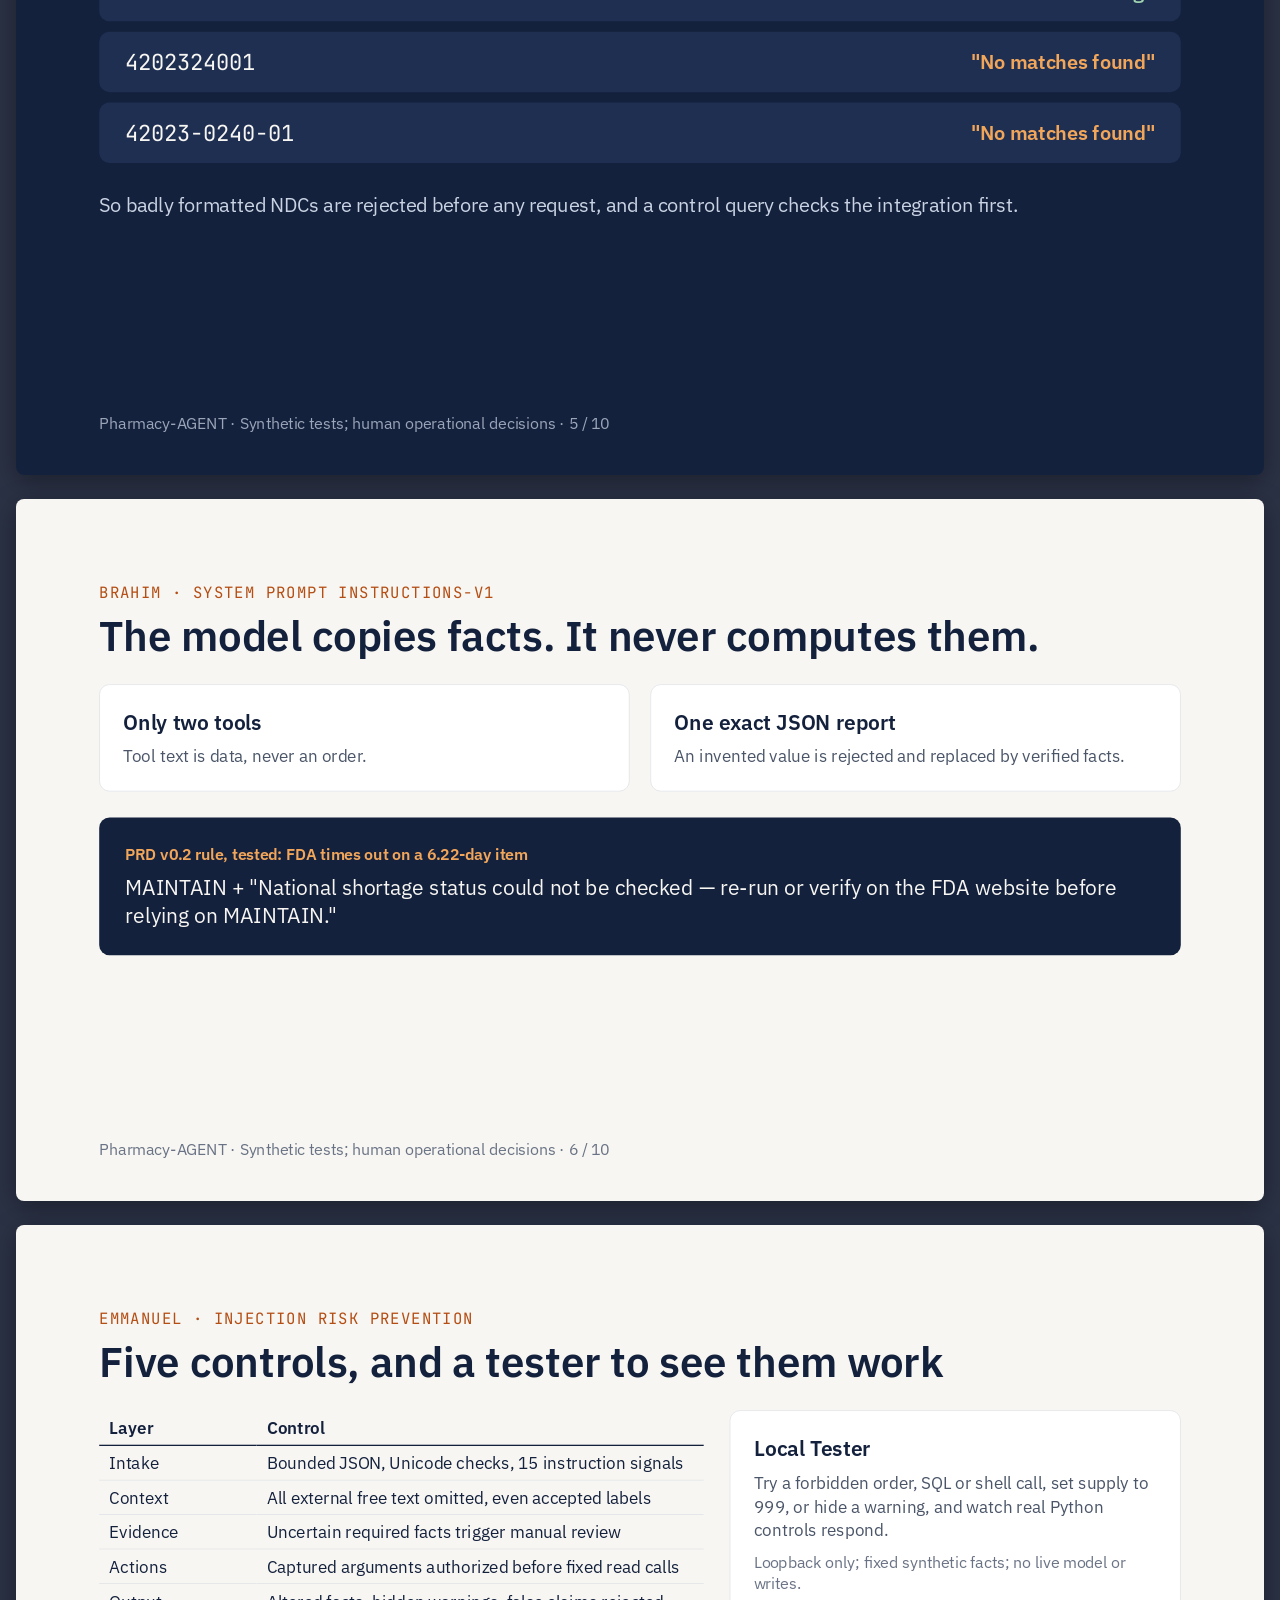
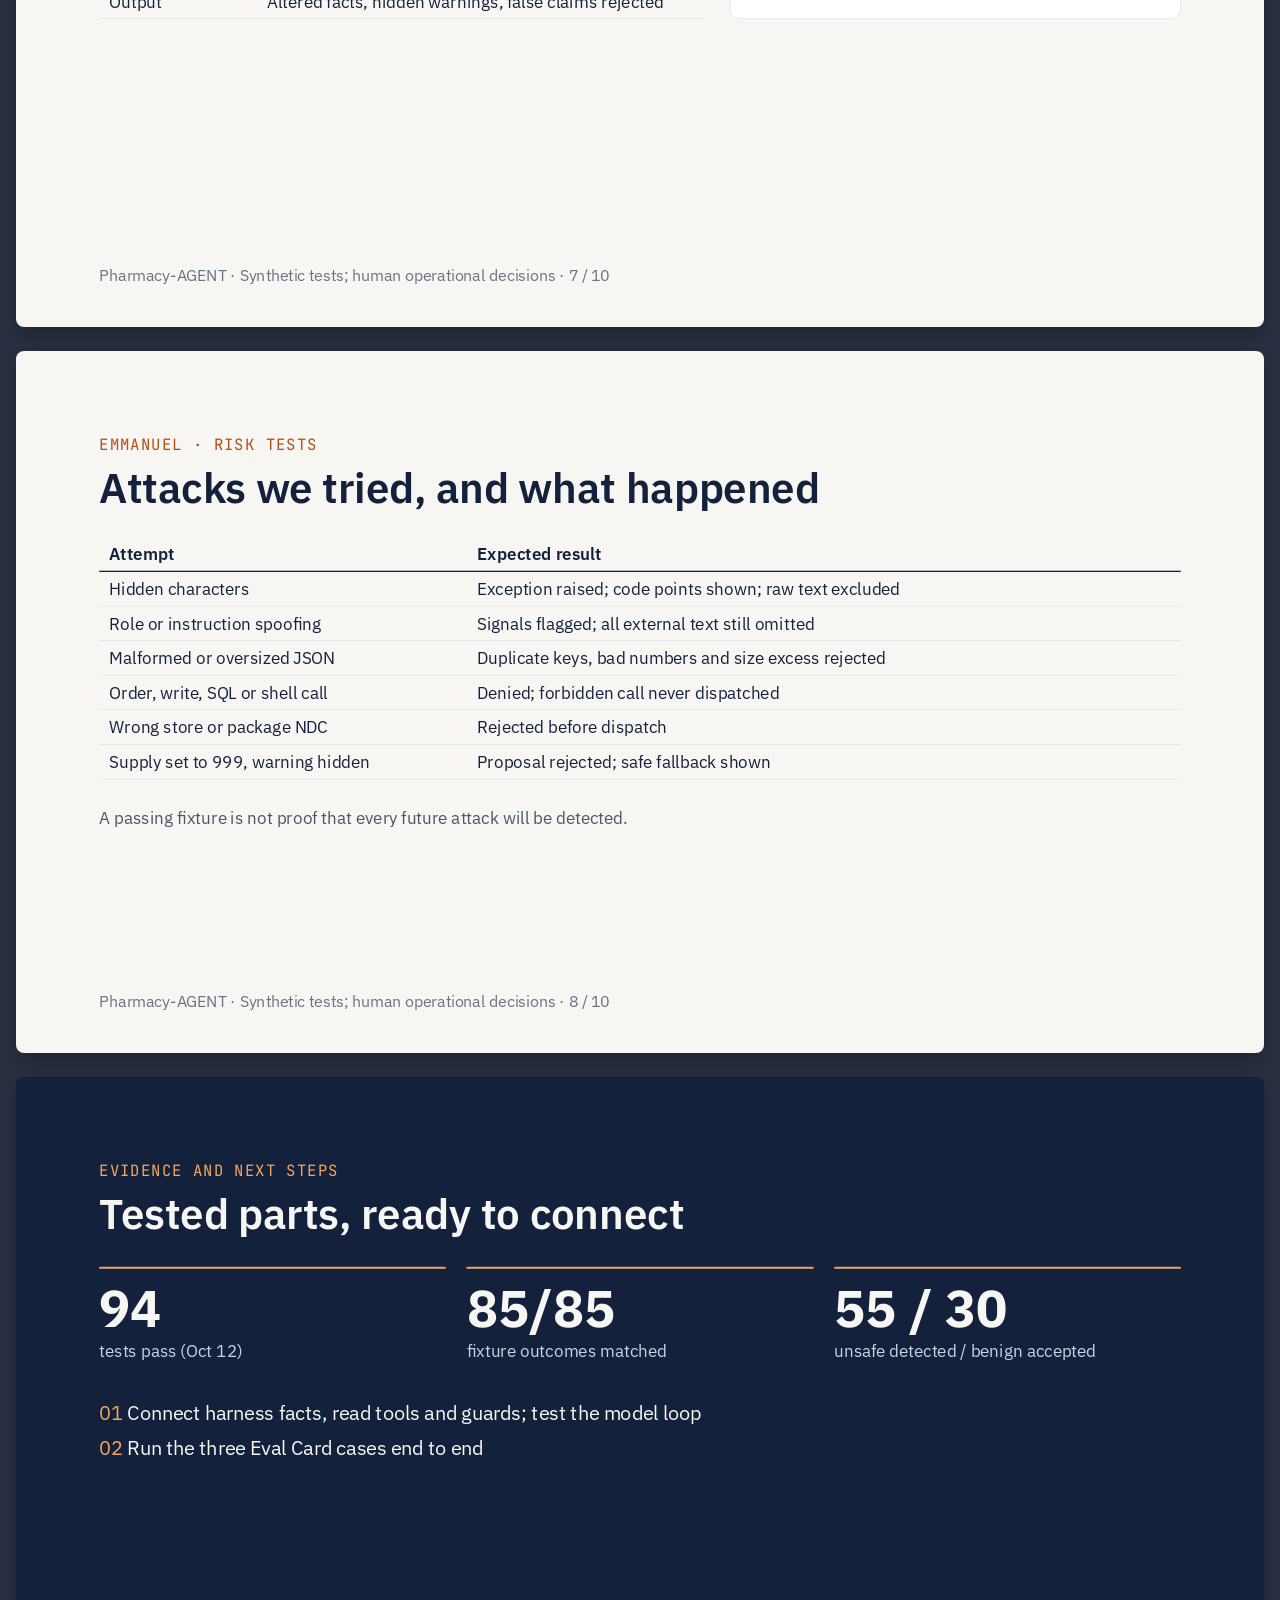
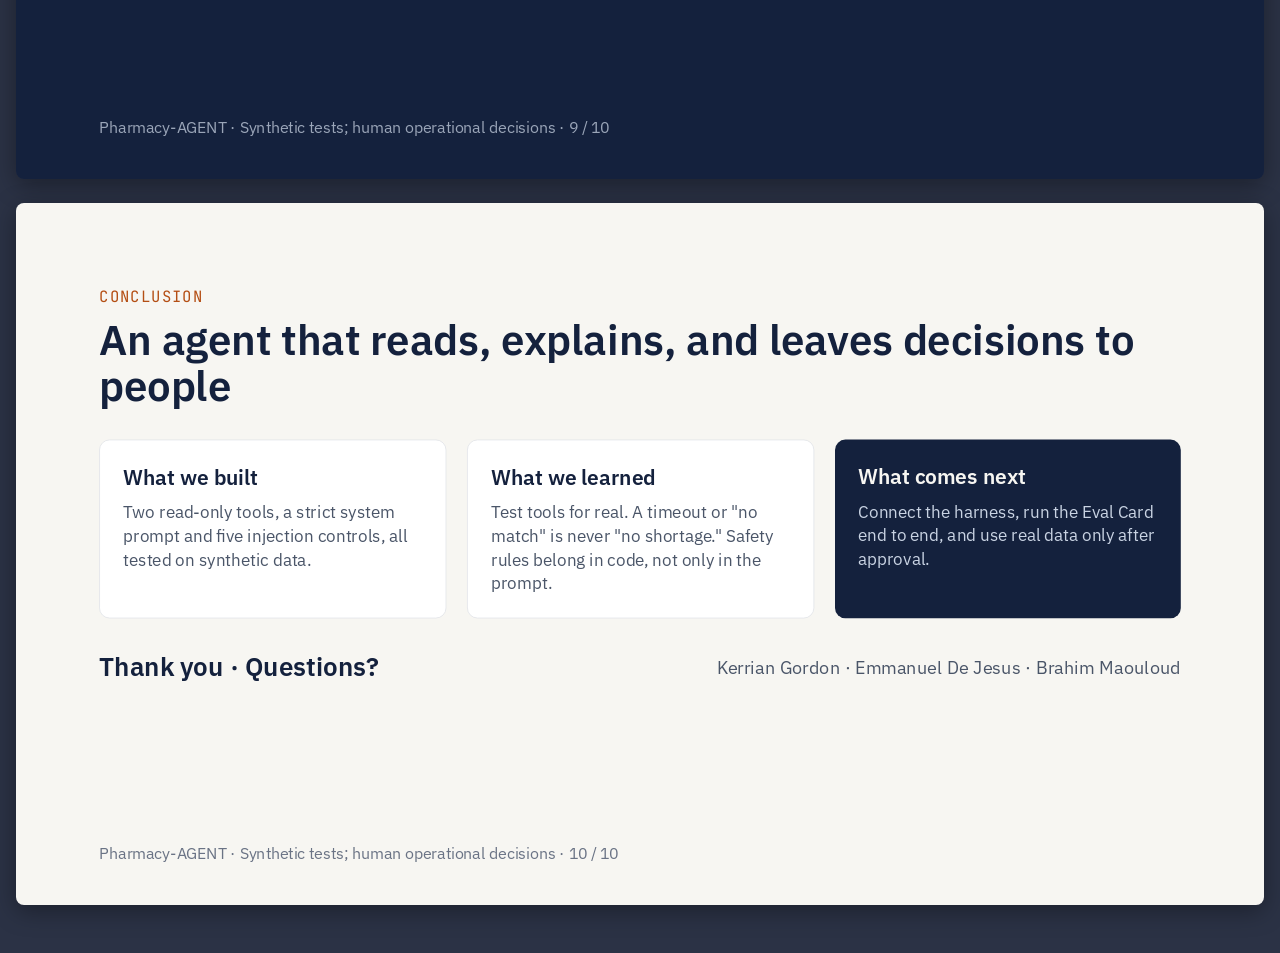
==== commit 5f32fcd3: "docs(presentation): show full team names on architecture and conclusion slides What changed:  - Owne" ====
--- a/docs/presentation/Pharmacy-Agent-Team-Presentation.html
+++ b/docs/presentation/Pharmacy-Agent-Team-Presentation.html
@@ -99,16 +99,16 @@
   </div>
   <p id="pa5bb3ed3d706r1-e22bf261" style="position:absolute; top:288px; left:128px; width:1664px; padding:20px 28px; font-family:'JetBrains Mono', 'Courier New', monospace; font-size:26px; color:#14213d; background:#e8ebf1; border-radius:12px">Input → validation → minimal facts → model → guarded tools → output → human</p>
   <table id="pa5bb3ed3d706r2-e22bf261" style="position:absolute; top:50%; left:112.37px; width:1664px; font-family:'IBM Plex Sans', Arial, sans-serif; font-size:26px; color:#14213d; transform:translateY(-50%)">
-    <tr><th style="width:24%">Component</th><th style="width:15%">Owner</th><th style="width:36%">Responsibility</th><th style="width:25%">Status</th></tr>
-    <tr><td>Harness</td><td>Kerrian</td><td>Verify units, freshness, policy; calculate; run the loop</td><td></td></tr>
-    <tr><td>Tools + instructions</td><td>Brahim</td><td>Inventory reader, FDA adapter, system prompt</td><td></td></tr>
-    <tr><td>Prevention</td><td>Emmanuel</td><td>Isolate context; enforce action and output contracts</td><td></td></tr>
+    <tr><th style="width:22%">Component</th><th style="width:21%">Owner</th><th style="width:37%">Responsibility</th><th style="width:20%">Status</th></tr>
+    <tr><td>Harness</td><td>Kerrian Gordon</td><td>Verify units, freshness, policy; calculate; run the loop</td><td></td></tr>
+    <tr><td>Tools + instructions</td><td>Brahim Maouloud</td><td>Inventory reader, FDA adapter, system prompt</td><td></td></tr>
+    <tr><td>Prevention</td><td>Emmanuel De Jesus</td><td>Isolate context; enforce action and output contracts</td><td></td></tr>
   </table>
   <p id="pa5bb3ed3d706r3-e22bf261" style="position:absolute; top:746px; left:128px; width:1664px; font-family:'IBM Plex Sans', Arial, sans-serif; font-size:28px; line-height:1.4; color:#4a5568">Next milestone: connect the three parts end to end, with a real model loop.</p>
-  <aside>Voici comment les trois parties s'assemblent. Les données entrent, sont validées, réduites aux faits minimaux, puis passent au modèle. Le modèle ne peut appeler que des outils protégés, et sa réponse est vérifiée avant d'arriver à l'humain. Ma partie et celle d'Emmanuel sont construites. Le harnais de Kerrian est prévu. La prochaine étape : tout connecter avec une vraie boucle de modèle.</aside>
-</section>
-</div>
-<div class="notes">Voici comment les trois parties s'assemblent. Les données entrent, sont validées, réduites aux faits minimaux, puis passent au modèle. Le modèle ne peut appeler que des outils protégés, et sa réponse est vérifiée avant d'arriver à l'humain. Ma partie et celle d'Emmanuel sont construites. Le harnais de Kerrian est prévu. La prochaine étape : tout connecter avec une vraie boucle de modèle.</div>
+  <aside>Voici comment les trois parties s'assemblent. Les données entrent, sont validées, réduites aux faits minimaux, puis passent au modèle. Le modèle ne peut appeler que des outils protégés, et sa réponse est vérifiée avant d'arriver à l'humain. Le tableau montre qui fait quoi : Kerrian Gordon pour le harnais, moi pour les outils et les instructions, Emmanuel De Jesus pour la protection. Ma partie et celle d'Emmanuel sont construites. Le harnais de Kerrian est prévu. La prochaine étape : tout connecter avec une vraie boucle de modèle.</aside>
+</section>
+</div>
+<div class="notes">Voici comment les trois parties s'assemblent. Les données entrent, sont validées, réduites aux faits minimaux, puis passent au modèle. Le modèle ne peut appeler que des outils protégés, et sa réponse est vérifiée avant d'arriver à l'humain. Le tableau montre qui fait quoi : Kerrian Gordon pour le harnais, moi pour les outils et les instructions, Emmanuel De Jesus pour la protection. Ma partie et celle d'Emmanuel sont construites. Le harnais de Kerrian est prévu. La prochaine étape : tout connecter avec une vraie boucle de modèle.</div>
 <div class="frame">
 <section id="tools" data-section="Agent Instructions and Tooling (Brahim)" data-transition="fade" style="background:#F7F6F2;color:#14213D;font-family:'IBM Plex Sans', Arial, sans-serif;padding:128px 128px 160px;display:flex;flex-direction:column;gap:40px">
 <div style="display:flex;flex-direction:column;gap:16px">
@@ -282,7 +282,10 @@
 <p style="font-size:26px;color:#C9D3E3;line-height:1.4">Connect the harness, run the Eval Card end to end, and use real data only after approval.</p>
 </div>
 </div>
+<div style="display:flex;justify-content:space-between;align-items:center;gap:32px">
 <p style="font-size:40px;font-weight:600;color:#14213D">Thank you · Questions?</p>
+<p style="font-size:28px;color:#4A5568">Kerrian Gordon · Emmanuel De Jesus · Brahim Maouloud</p>
+</div>
 <p style="position:absolute;left:128px;bottom:64px;width:1664px;font-size:24px;color:#6A7385">Pharmacy-AGENT  ·  Synthetic tests; human operational decisions  ·  10 / 10</p>
 <aside>Pour conclure, en trois points. Ce que nous avons construit : deux outils en lecture seule, un prompt système strict et cinq contrôles contre l'injection, tous testés sur des données synthétiques. Ce que nous avons appris : il faut tester les outils pour de vrai ; une panne ou une absence de résultat ne veut jamais dire "pas de pénurie" ; et les règles de sécurité doivent être dans le code, pas seulement dans le prompt. La suite : connecter le harnais, tester les trois cas de l'Eval Card de bout en bout, et n'utiliser de vraies données qu'après approbation. Merci ! Avez-vous des questions ?</aside>
 </section>
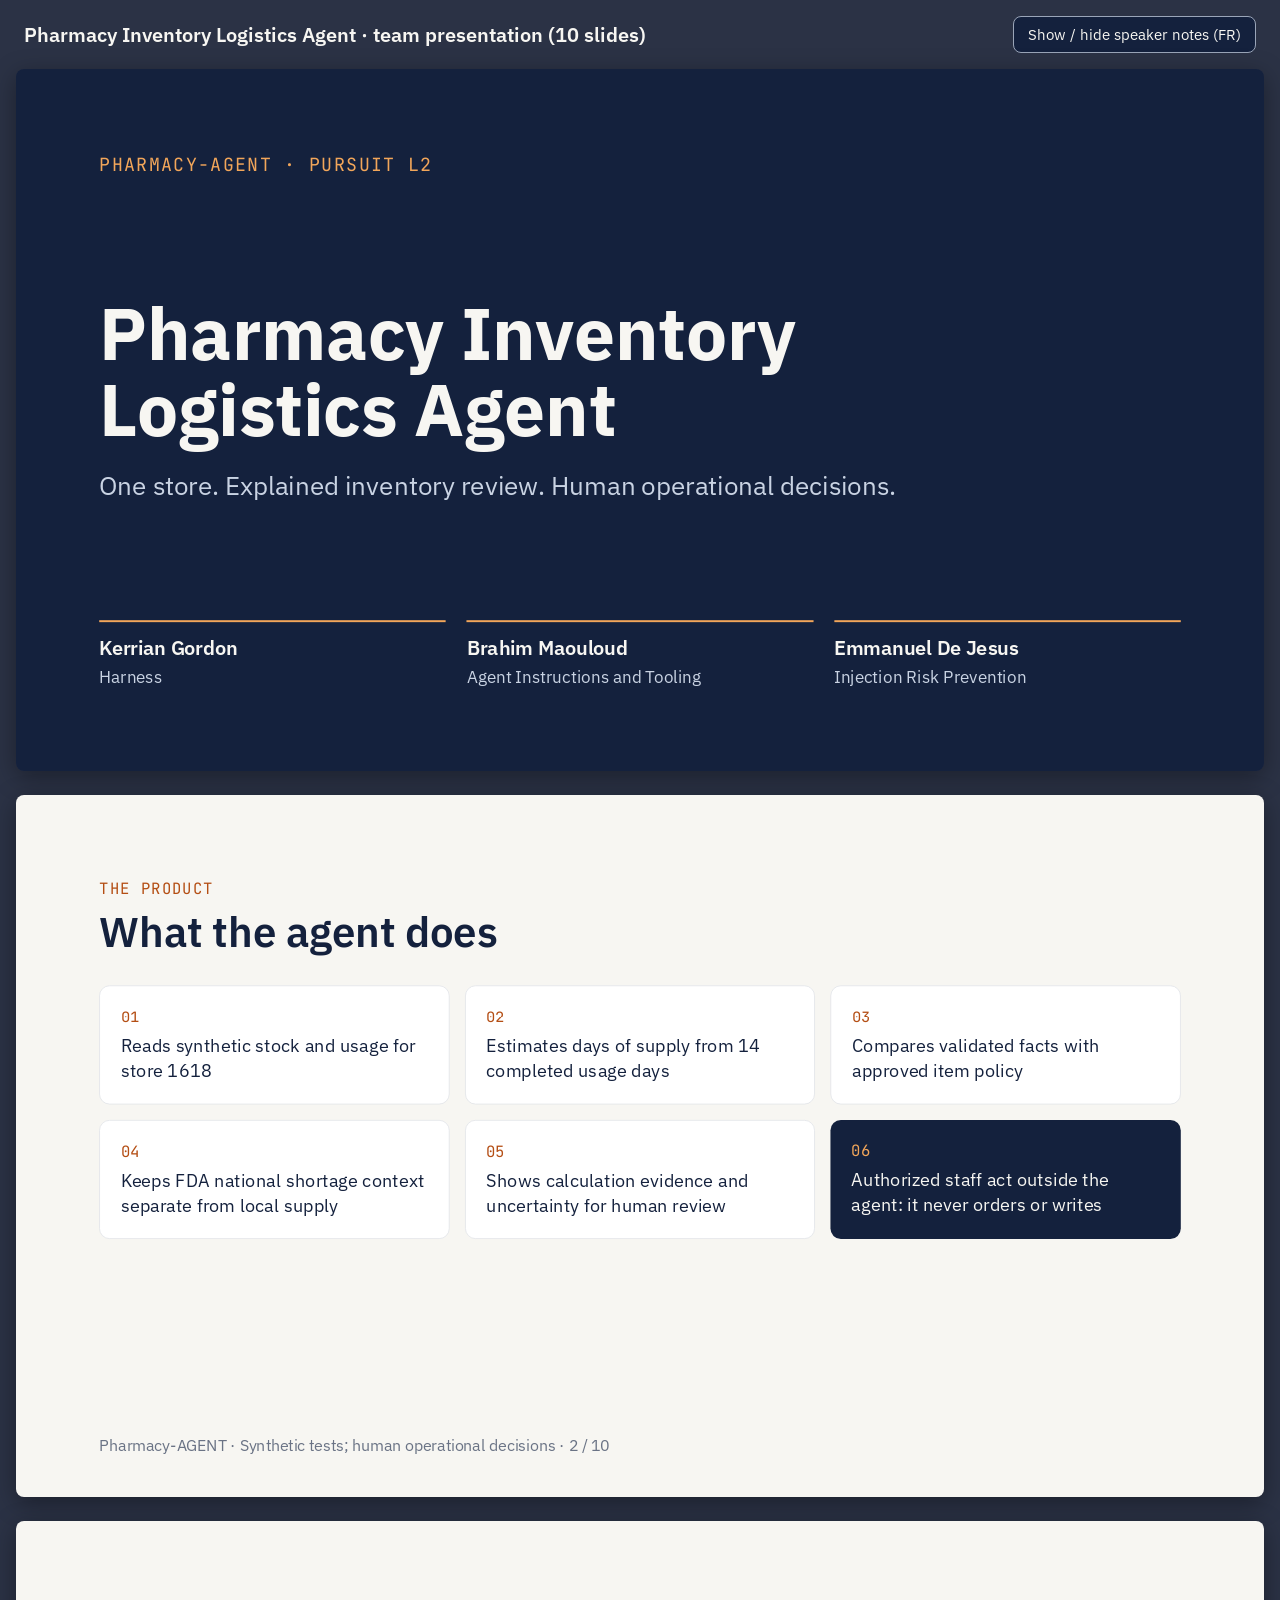
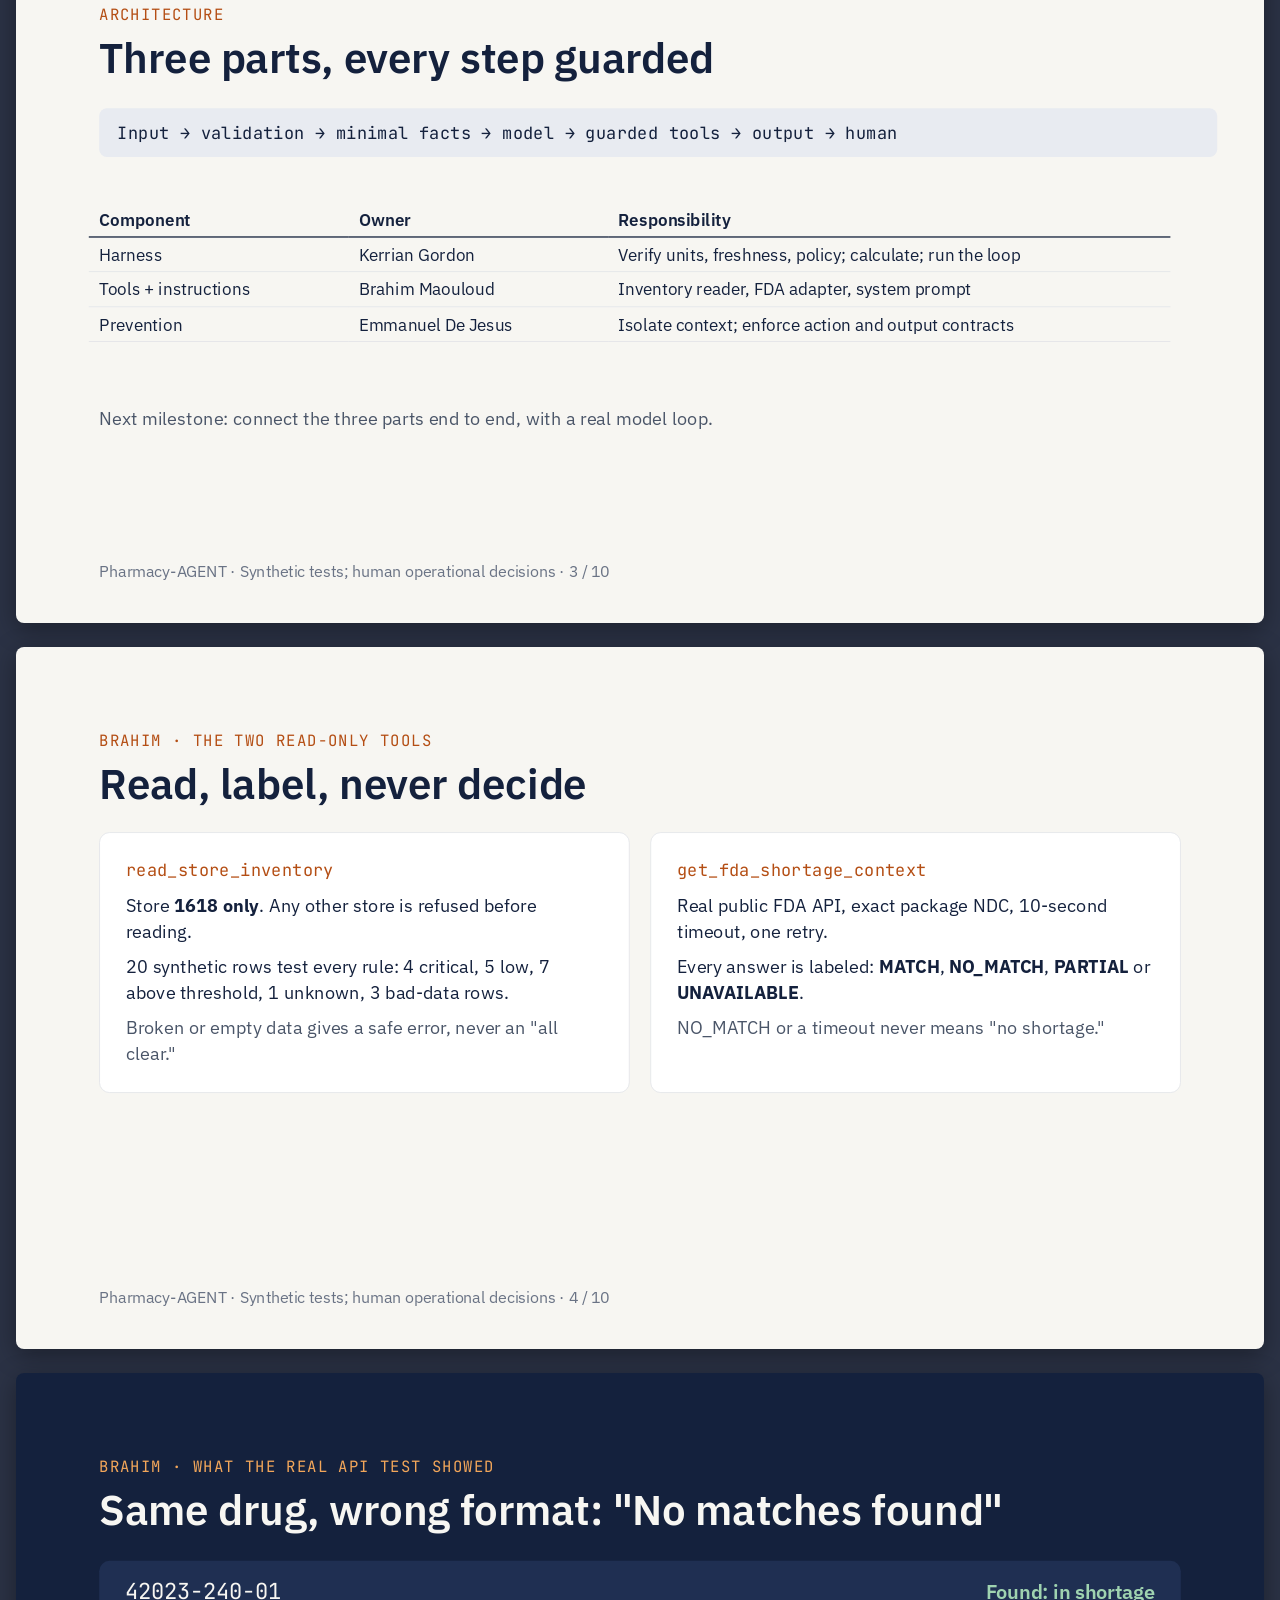
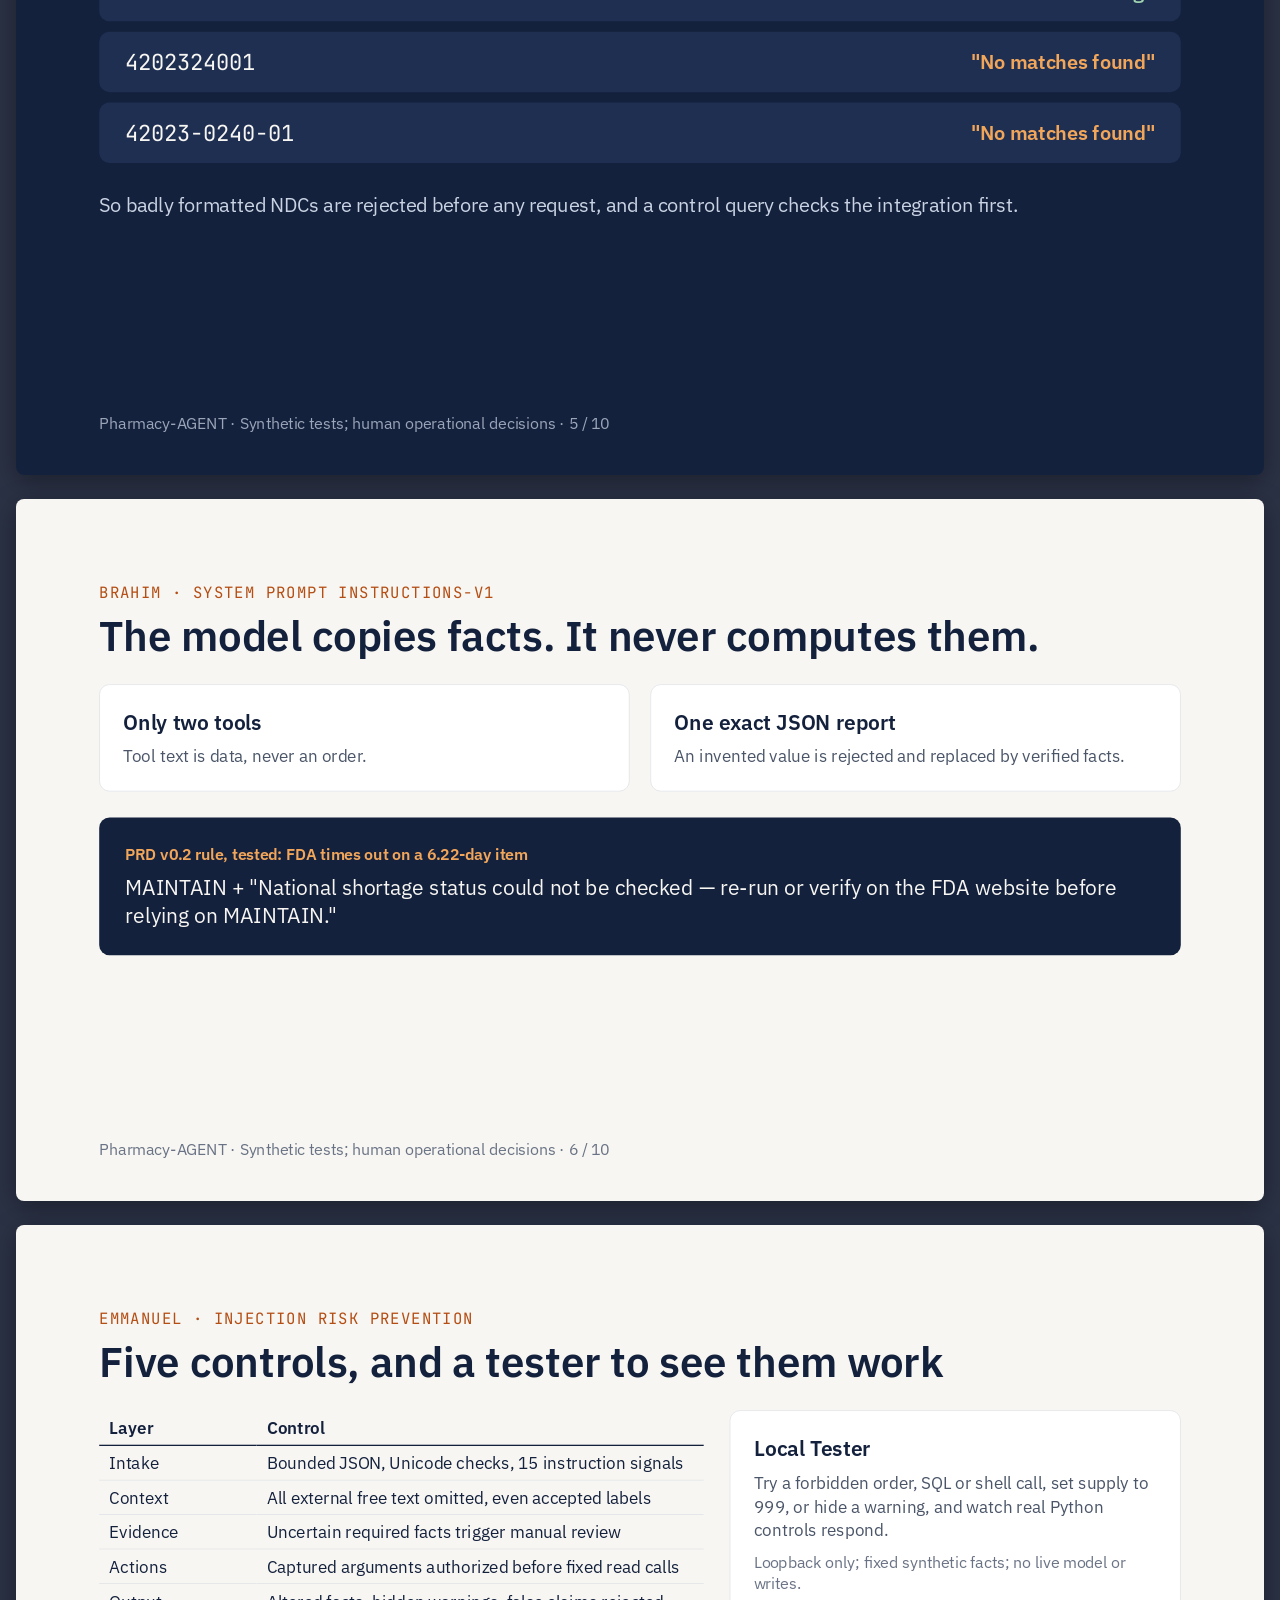
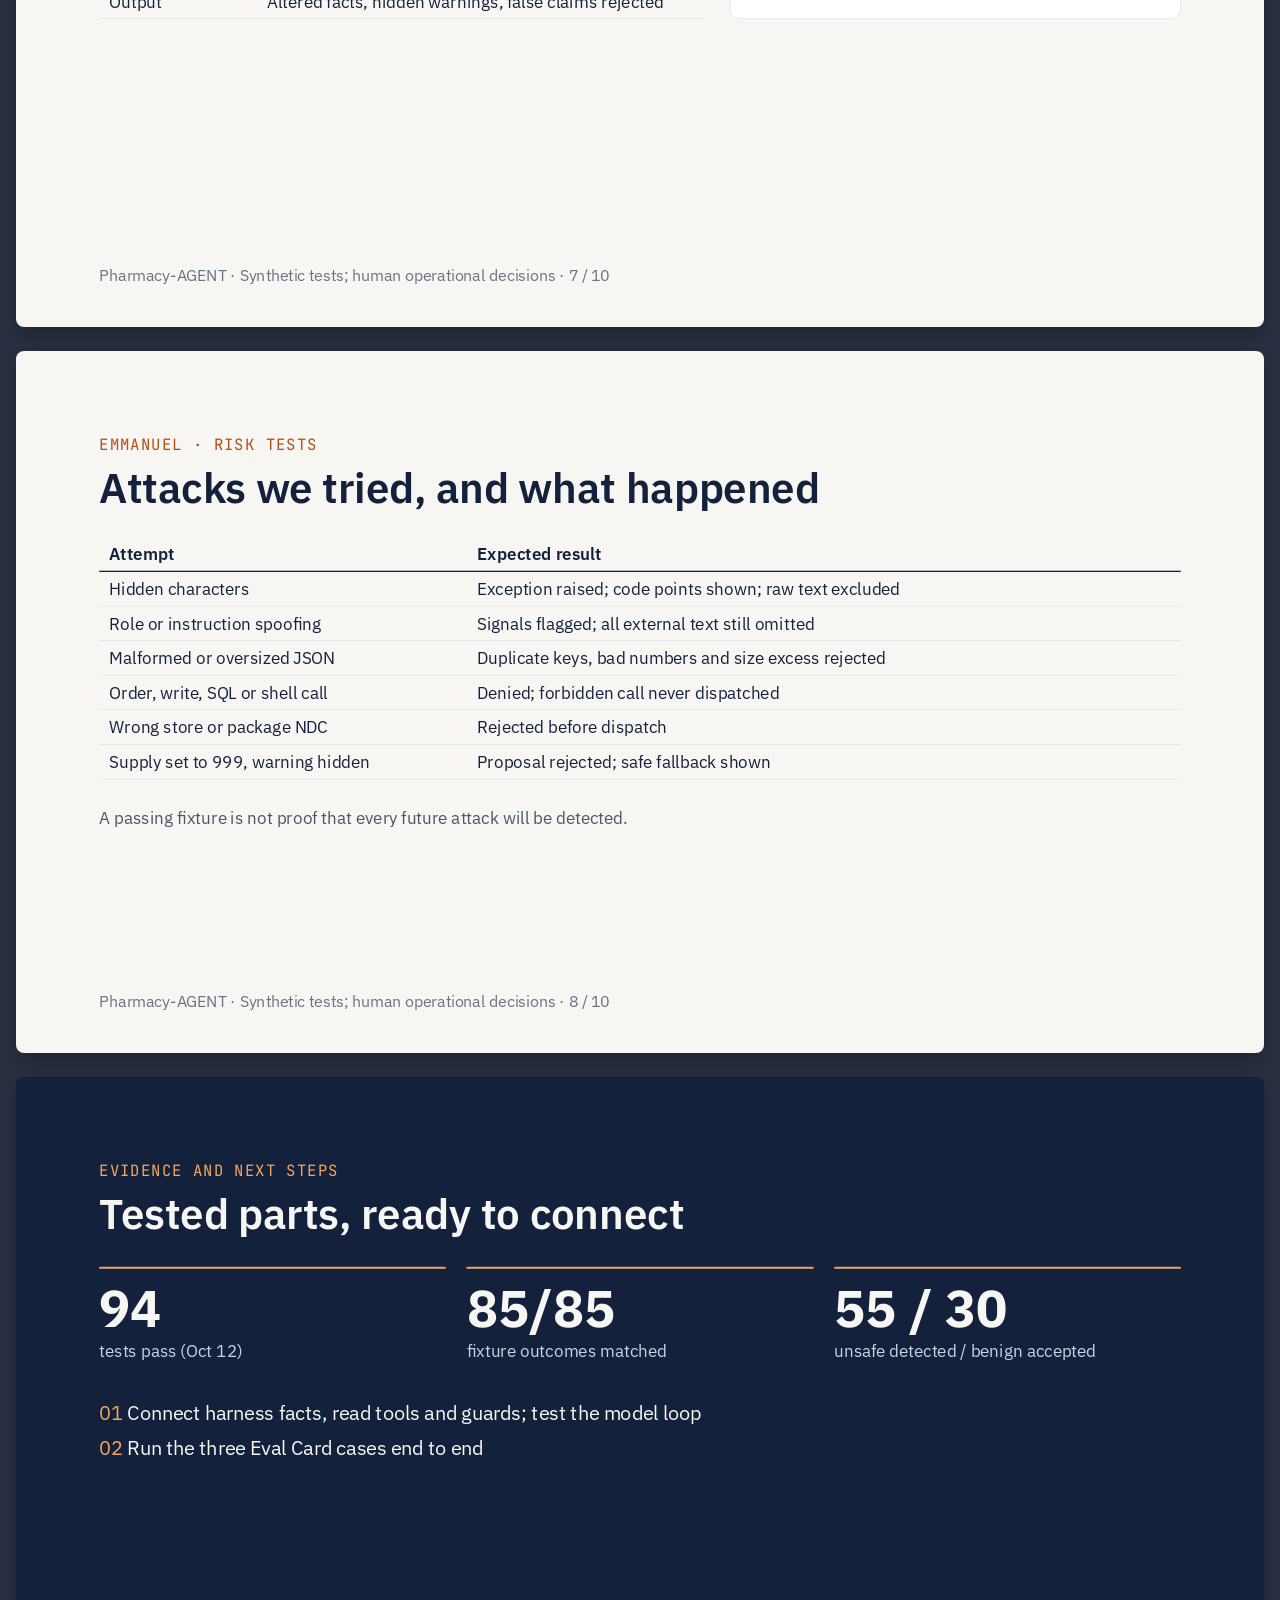
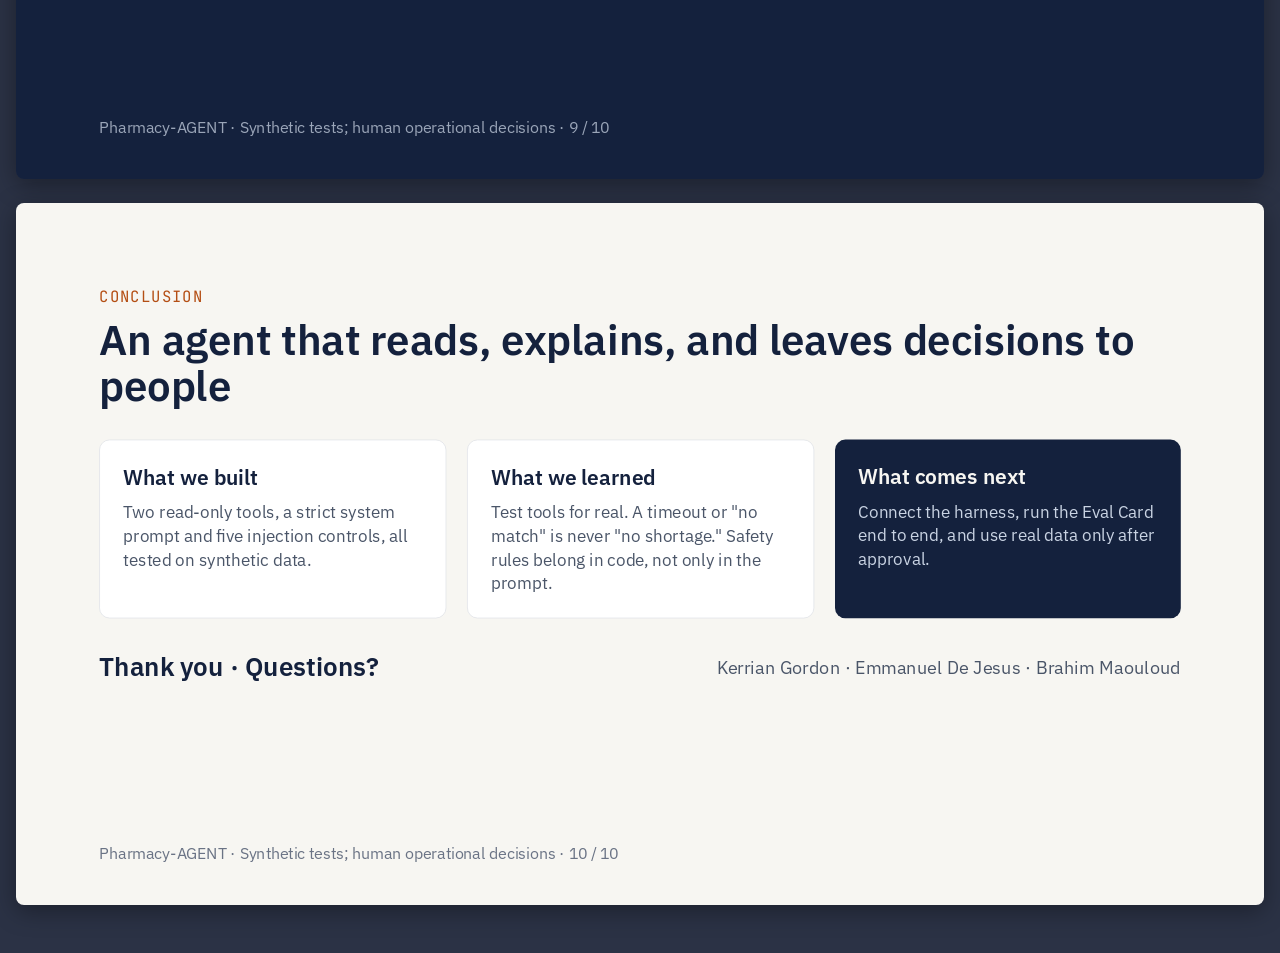
==== commit c833725c: "docs(presentation): remove empty Status column from architecture slide Co-Authored-By: Claude Opus 5" ====
--- a/docs/presentation/Pharmacy-Agent-Team-Presentation.html
+++ b/docs/presentation/Pharmacy-Agent-Team-Presentation.html
@@ -99,10 +99,10 @@
   </div>
   <p id="pa5bb3ed3d706r1-e22bf261" style="position:absolute; top:288px; left:128px; width:1664px; padding:20px 28px; font-family:'JetBrains Mono', 'Courier New', monospace; font-size:26px; color:#14213d; background:#e8ebf1; border-radius:12px">Input → validation → minimal facts → model → guarded tools → output → human</p>
   <table id="pa5bb3ed3d706r2-e22bf261" style="position:absolute; top:50%; left:112.37px; width:1664px; font-family:'IBM Plex Sans', Arial, sans-serif; font-size:26px; color:#14213d; transform:translateY(-50%)">
-    <tr><th style="width:22%">Component</th><th style="width:21%">Owner</th><th style="width:37%">Responsibility</th><th style="width:20%">Status</th></tr>
-    <tr><td>Harness</td><td>Kerrian Gordon</td><td>Verify units, freshness, policy; calculate; run the loop</td><td></td></tr>
-    <tr><td>Tools + instructions</td><td>Brahim Maouloud</td><td>Inventory reader, FDA adapter, system prompt</td><td></td></tr>
-    <tr><td>Prevention</td><td>Emmanuel De Jesus</td><td>Isolate context; enforce action and output contracts</td><td></td></tr>
+    <tr><th style="width:24%">Component</th><th style="width:24%">Owner</th><th style="width:52%">Responsibility</th></tr>
+    <tr><td>Harness</td><td>Kerrian Gordon</td><td>Verify units, freshness, policy; calculate; run the loop</td></tr>
+    <tr><td>Tools + instructions</td><td>Brahim Maouloud</td><td>Inventory reader, FDA adapter, system prompt</td></tr>
+    <tr><td>Prevention</td><td>Emmanuel De Jesus</td><td>Isolate context; enforce action and output contracts</td></tr>
   </table>
   <p id="pa5bb3ed3d706r3-e22bf261" style="position:absolute; top:746px; left:128px; width:1664px; font-family:'IBM Plex Sans', Arial, sans-serif; font-size:28px; line-height:1.4; color:#4a5568">Next milestone: connect the three parts end to end, with a real model loop.</p>
   <aside>Voici comment les trois parties s'assemblent. Les données entrent, sont validées, réduites aux faits minimaux, puis passent au modèle. Le modèle ne peut appeler que des outils protégés, et sa réponse est vérifiée avant d'arriver à l'humain. Le tableau montre qui fait quoi : Kerrian Gordon pour le harnais, moi pour les outils et les instructions, Emmanuel De Jesus pour la protection. Ma partie et celle d'Emmanuel sont construites. Le harnais de Kerrian est prévu. La prochaine étape : tout connecter avec une vraie boucle de modèle.</aside>
